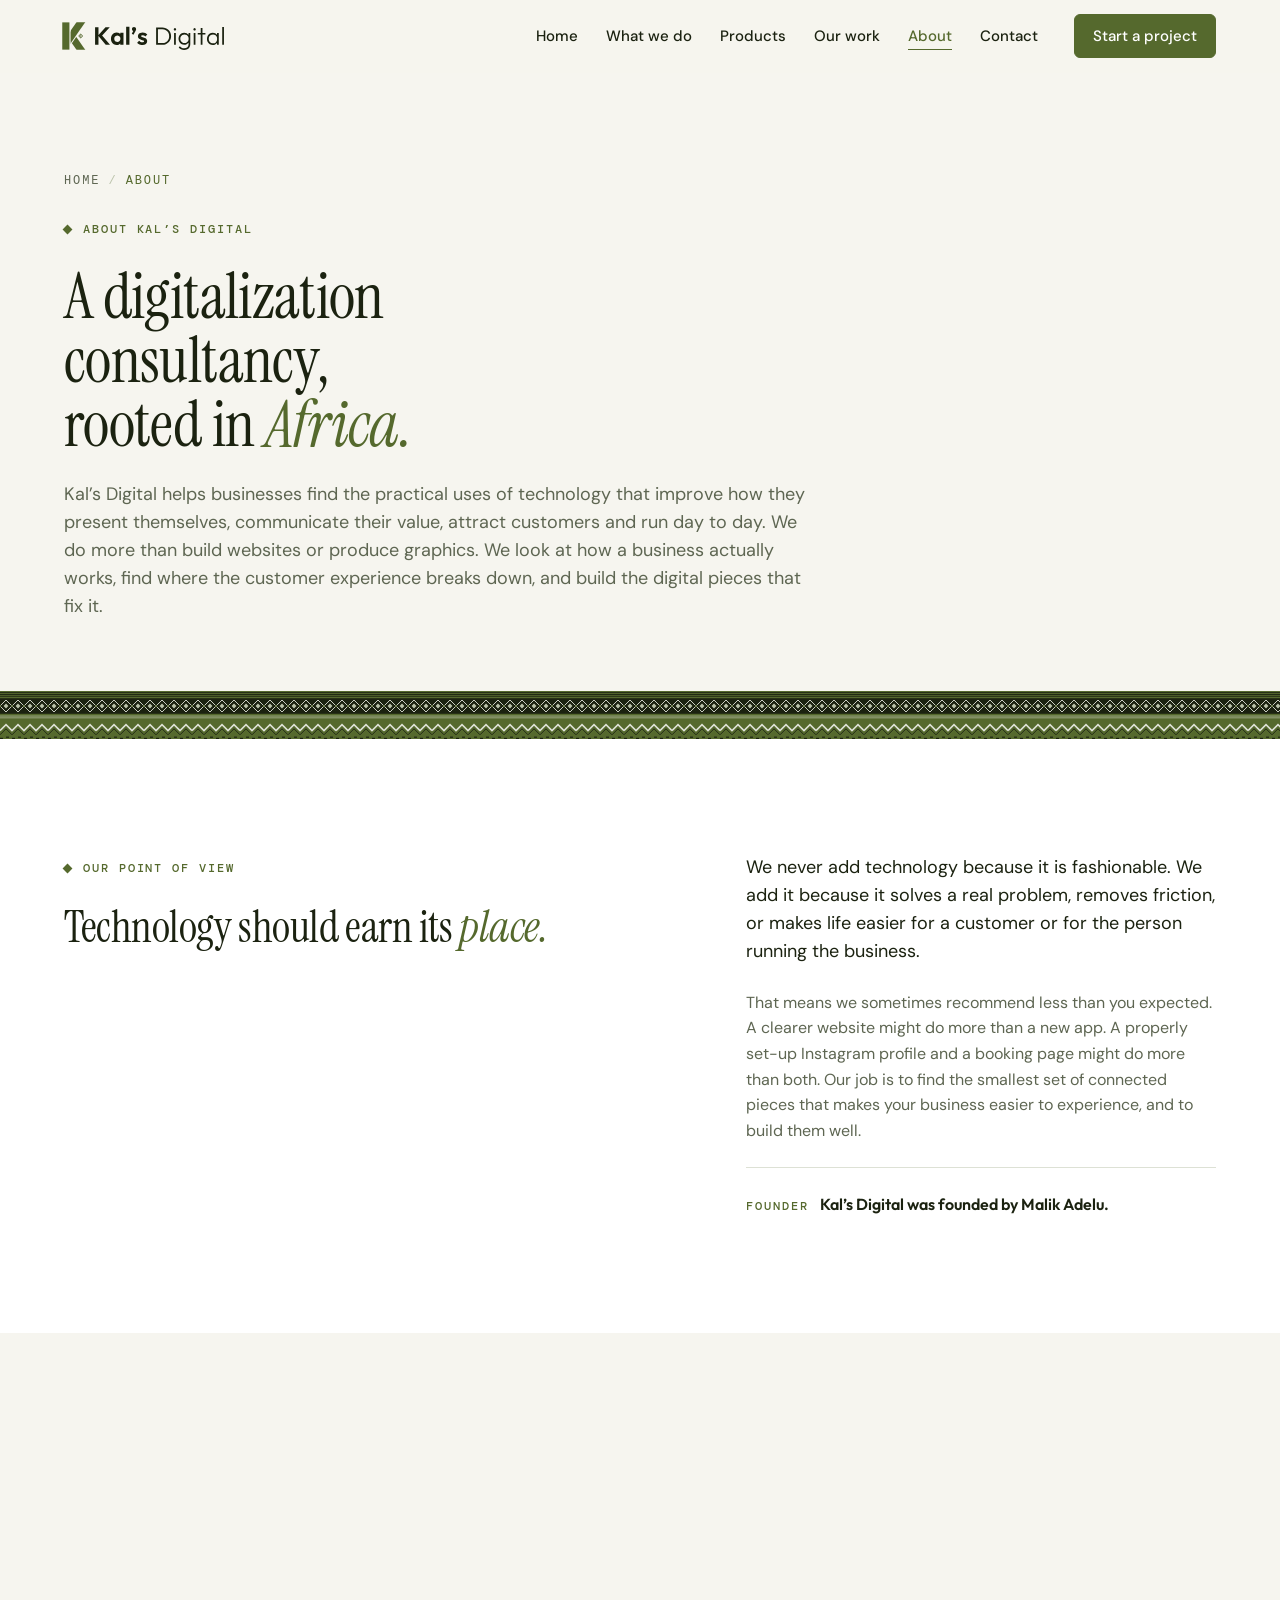
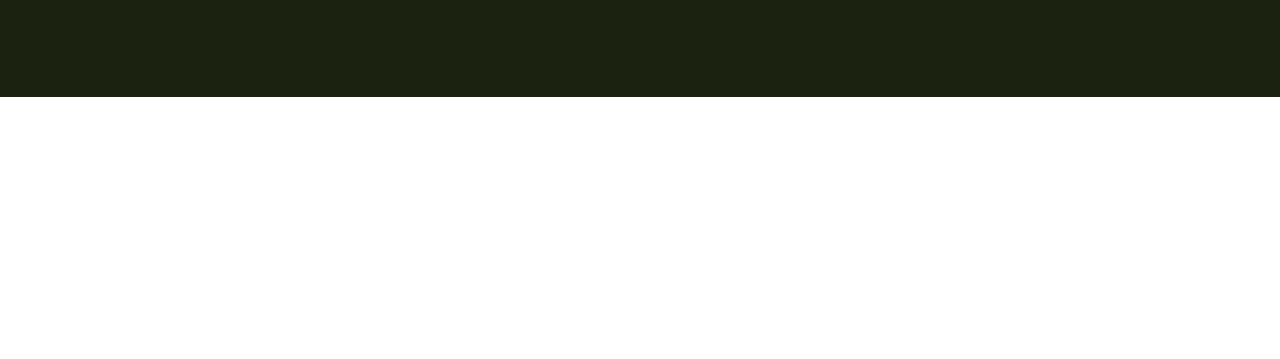
==== about/index.html @ c1317fa7 "Rebuild the corporate site on the official Kal's Digital brand Replace the one-page graphite/bronze " ====
<!doctype html>
<html lang="en">
<head><!-- build:head -->
<meta charset="utf-8">
<meta name="viewport" content="width=device-width, initial-scale=1, viewport-fit=cover">
<title>About · Kal’s Digital</title>
<meta name="description" content="Kal’s Digital is a digitalization consultancy rooted in Africa. We believe technology should earn its place, and we design and build around how a business actually works.">
<link rel="canonical" href="https://kal-s-digital.vercel.app/about/">
<meta name="theme-color" content="#F6F5EF">
<meta name="format-detection" content="telephone=no">
<meta property="og:type" content="website">
<meta property="og:site_name" content="Kal’s Digital">
<meta property="og:locale" content="en_NG">
<meta property="og:title" content="About · Kal’s Digital">
<meta property="og:description" content="Kal’s Digital is a digitalization consultancy rooted in Africa. We believe technology should earn its place, and we design and build around how a business actually works.">
<meta property="og:url" content="https://kal-s-digital.vercel.app/about/">
<meta property="og:image" content="https://kal-s-digital.vercel.app/assets/og/og-default.png">
<meta property="og:image:width" content="1200">
<meta property="og:image:height" content="630">
<meta property="og:image:alt" content="Kal’s Digital: we make businesses look better, feel smarter, and become easier to buy from.">
<meta name="twitter:card" content="summary_large_image">
<link rel="icon" href="/favicon.ico" sizes="32x32">
<link rel="icon" type="image/png" sizes="32x32" href="/assets/brand/KalsDigital_Favicon_olive_32.png">
<link rel="apple-touch-icon" href="/assets/brand/apple-touch-icon-180.png">
<link rel="manifest" href="/site.webmanifest">
<link rel="preload" href="/assets/fonts/instrument-serif-latin-400-normal.woff2" as="font" type="font/woff2" crossorigin>
<link rel="preload" href="/assets/fonts/dm-sans-latin-400-normal.woff2" as="font" type="font/woff2" crossorigin>
<link rel="stylesheet" href="/assets/css/site.css?v=5ed2596237">
<script src="/assets/js/site.js?v=5737d3ded0" defer></script>
<!-- /build:head --></head>
<body>
<!-- build:icons -->
<svg xmlns="http://www.w3.org/2000/svg" class="icon-sprite" width="0" height="0" aria-hidden="true" focusable="false">
  <symbol id="i-arrow" viewBox="0 0 24 24"><path d="M4 12h15M13 6l6 6-6 6"/></symbol>
  <symbol id="i-external" viewBox="0 0 24 24"><path d="M7 17L17 7M9 7h8v8"/></symbol>
  <symbol id="i-card" viewBox="0 0 24 24"><path d="M3 6h18v12H3zM6 14h6M6 10h3"/><path d="M15 9h3v3h-3z"/></symbol>
  <symbol id="i-qr" viewBox="0 0 24 24"><path d="M4 4h6v6H4zM14 4h6v6h-6zM4 14h6v6H4zM14 14h2v2h-2zM18 14h2M14 18h2v2M18 18h2v2h-2"/></symbol>
  <symbol id="i-page" viewBox="0 0 24 24"><path d="M7 3h10v18H7zM10 18h4M9.5 7h5M9.5 10h5M9.5 13h3"/></symbol>
  <symbol id="i-mail" viewBox="0 0 24 24"><path d="M3 6h18v12H3z"/><path d="M3 7l9 6.5L21 7"/></symbol>
  <symbol id="i-share" viewBox="0 0 24 24"><path d="M4 5h16v11H9l-5 4z"/></symbol>
  <symbol id="i-globe" viewBox="0 0 24 24"><path d="M3 12h18M12 3c2.8 3 2.8 15 0 18M12 3c-2.8 3-2.8 15 0 18"/><path d="M12 3a9 9 0 1 0 0 18 9 9 0 0 0 0-18z"/></symbol>
  <symbol id="i-phone" viewBox="0 0 24 24"><path d="M6 3h4l1.5 5-2.5 1.5a11 11 0 0 0 5.5 5.5L16 12.5l5 1.5v4c0 1.5-1.2 3-3 3C10 21 3 14 3 6c0-1.8 1.5-3 3-3z"/></symbol>
  <symbol id="i-calendar" viewBox="0 0 24 24"><path d="M3 5h18v16H3zM3 10h18M8 3v4M16 3v4M7 14h3v3H7z"/></symbol>
  <symbol id="i-menu" viewBox="0 0 24 24"><path d="M5 4h14v17H5zM8 8h8M8 12h8M8 16h5"/></symbol>
  <symbol id="i-table" viewBox="0 0 24 24"><path d="M3 9h18M5 9v11M19 9v11M9 9V6h6v3"/><path d="M10.5 4h3"/></symbol>
  <symbol id="i-scan" viewBox="0 0 24 24"><path d="M4 8V4h4M16 4h4v4M20 16v4h-4M8 20H4v-4M4 12h16"/></symbol>
  <symbol id="i-check" viewBox="0 0 24 24"><path d="M12 3l9 9-9 9-9-9z"/><path d="M12 8.5l3.5 3.5-3.5 3.5-3.5-3.5z"/></symbol>
  <symbol id="i-image" viewBox="0 0 24 24"><path d="M3 5h18v14H3z"/><path d="M3 16l5-5 4 4 3-3 6 6"/><path d="M15 8h2v2h-2z"/></symbol>
  <symbol id="i-bank" viewBox="0 0 24 24"><path d="M3 9l9-5 9 5M5 10v8M9.5 10v8M14.5 10v8M19 10v8M3 20h18"/></symbol>
  <symbol id="i-desk" viewBox="0 0 24 24"><path d="M3 4h18v12H3zM9 20h6M12 16v4"/><path d="M7 8h4M7 11h7"/></symbol>
  <symbol id="i-instagram" viewBox="0 0 24 24"><path d="M4 4h16v16H4z"/><path d="M12 8.5a3.5 3.5 0 1 0 0 7 3.5 3.5 0 0 0 0-7zM16.5 6.5h1"/></symbol>
</svg>
<!-- /build:icons -->
<!-- build:header -->
<a class="skip-link" href="#main">Skip to content</a>
<header class="site-header" data-header>
  <div class="container header-bar">
    <a class="brand" href="/"><img src="/assets/brand/KalsDigital_Logo_Horizontal_olive-on-light.svg" alt="Kal’s Digital home" width="188" height="52"></a>
    <nav class="primary-nav" aria-label="Main">
      <ul>
        <li><a href="/" data-nav="home">Home</a></li>
        <li><a href="/what-we-do/" data-nav="what-we-do">What we do</a></li>
        <li><a href="/products/" data-nav="products">Products</a></li>
        <li><a href="/work/" data-nav="work">Our work</a></li>
        <li><a href="/about/" data-nav="about" aria-current="page">About</a></li>
        <li><a href="/contact/" data-nav="contact">Contact</a></li>
      </ul>
    </nav>
    <a class="btn btn--sm header-cta" href="/contact/">Start a project</a>
    <button class="menu-toggle" type="button" aria-expanded="false" aria-controls="mobile-menu" data-menu-toggle>
      <span class="menu-toggle-bars" aria-hidden="true"><span></span></span>
      <span class="menu-toggle-text">Menu</span>
      <span class="visually-hidden" data-menu-label>Open the menu</span>
    </button>
  </div>
  <div class="mobile-menu" id="mobile-menu" hidden data-menu>
    <nav aria-label="Main (small screens)">
      <ul>
        <li><a class="mobile-link" href="/" data-nav="home">Home</a></li>
        <li><a class="mobile-link" href="/what-we-do/" data-nav="what-we-do">What we do</a></li>
        <li><a class="mobile-link" href="/products/" data-nav="products">Products</a></li>
        <li><a class="mobile-link" href="/work/" data-nav="work">Our work</a></li>
        <li><a class="mobile-link" href="/about/" data-nav="about" aria-current="page">About</a></li>
        <li><a class="mobile-link" href="/contact/" data-nav="contact">Contact</a></li>
      </ul>
    </nav>
    <a class="btn" href="/contact/">Start a project</a>
    <div class="mobile-menu-contact">
      <span class="label">Talk to us</span>
      <a href="https://wa.me/2348088812532" rel="noopener" target="_blank">WhatsApp 0808 881 2532</a>
      <a href="tel:+2349032923267">Call 0903 292 3267</a>
    </div>
    <div class="mobile-menu-weave" aria-hidden="true"><div class="weave-band weave-band--sm weave-band--static"></div></div>
  </div>
</header>
<!-- /build:header -->

<main id="main">

  <section class="page-hero" aria-labelledby="page-title">
    <div class="container">
      <nav class="breadcrumb" aria-label="Breadcrumb"><ol><li><a href="/">Home</a></li><li><span aria-current="page">About</span></li></ol></nav>
      <div class="grid">
        <div class="col-8">
          <p class="label">About Kal’s Digital</p>
          <h1 class="display-xl" id="page-title">A digitalization consultancy, rooted in <em>Africa.</em></h1>
          <p class="lead muted">Kal’s Digital helps businesses find the practical uses of technology that improve how they present themselves, communicate their value, attract customers and run day to day. We do more than build websites or produce graphics. We look at how a business actually works, find where the customer experience breaks down, and build the digital pieces that fix it.</p>
        </div>
      </div>
    </div>
    <div class="weave-band weave-band--sm" aria-hidden="true"></div>
  </section>

  <!-- Point of view -->
  <section class="section section--white" aria-labelledby="pov-title">
    <div class="container">
      <div class="split split--wide">
        <div class="stack">
          <p class="label">Our point of view</p>
          <h2 class="display-l" id="pov-title">Technology should earn its <em>place.</em></h2>
        </div>
        <div class="stack">
          <p class="lead">We never add technology because it is fashionable. We add it because it solves a real problem, removes friction, or makes life easier for a customer or for the person running the business.</p>
          <p class="muted">That means we sometimes recommend less than you expected. A clearer website might do more than a new app. A properly set-up Instagram profile and a booking page might do more than both. Our job is to find the smallest set of connected pieces that makes your business easier to experience, and to build them well.</p>
          <p class="founder-line"><span class="label label--plain">Founder</span> Kal’s Digital was founded by Malik Adelu.</p>
        </div>
      </div>
    </div>
  </section>

  <!-- Three disciplines -->
  <section class="section section--paper" aria-labelledby="disciplines-title">
    <div class="container">
      <div class="section-head section-head--split">
        <div class="stack">
          <p class="label">How we think</p>
          <h2 class="display-l" id="disciplines-title">Design, technology and the customer’s <em>path.</em></h2>
        </div>
        <p class="lead muted">Each one matters on its own. The results improve when all three are considered together, from the start.</p>
      </div>
      <ul class="feature-list feature-list--3" role="list">
        <li><h3>Design</h3><p>Makes a business look credible and coherent, from first glance to final click.</p></li>
        <li><h3>Technology</h3><p>Makes it work: websites, QR experiences, booking flows and practical automation.</p></li>
        <li><h3>Customer experience</h3><p>Makes it easy: a clear path from discovering a business to taking action.</p></li>
      </ul>
    </div>
  </section>

  <!-- Identity -->
  <section class="section section--ink on-dark" aria-labelledby="identity-title">
    <div class="container">
      <div class="split split--even identity">
        <div class="stack">
          <p class="label">Our identity</p>
          <h2 class="display-l" id="identity-title">Precise, modern construction from West African <em>geometry.</em></h2>
          <p class="lead muted">Our identity is called Afro-tech. It draws on Kente’s woven strips, Adinkra’s diamond and the zig-zag line, and it describes the way we work as much as the way we look.</p>
          <p class="muted">The Woven K is built from three bold bands. The upper arm passes over the lower arm, like two strips of Kente cloth woven together, with a clean gap between them. Beside them sits a nested Adinkra diamond: the meeting point where connections happen. That is our work in one shape. Separate touchpoints, joined into one system.</p>
        </div>
        <figure class="k-anatomy">
          <div class="k-anatomy-tile">
            <img src="/assets/brand/KalsDigital_AppIcon_olive_1024.svg" alt="The Woven K in white on olive, with its pale nested diamond" width="512" height="512" loading="lazy">
          </div>
          <figcaption>
            <dl class="k-parts">
              <div><dt>Stem</dt><dd>The solid foundation: the business as it already is.</dd></div>
              <div><dt>The weave</dt><dd>Two arms crossing over and under, separated by a clean gap.</dd></div>
              <div><dt>Adinkra node</dt><dd>A nested diamond where the connections meet.</dd></div>
            </dl>
          </figcaption>
        </figure>
      </div>
    </div>
  </section>

  <!-- Personality / principles -->
  <section class="section section--white" aria-labelledby="principles-title">
    <div class="container">
      <div class="section-head section-head--split">
        <div class="stack">
          <p class="label">How we behave</p>
          <h2 class="display-l" id="principles-title">A strategic partner, not a <em>vendor.</em></h2>
        </div>
        <p class="lead muted">We work for businesses in Nigeria and the customers they serve. That shapes what we build: phone-first, fast on real connections, and suited to how people here already buy.</p>
      </div>
      <ul class="feature-list feature-list--2 principles-grid" role="list">
        <li><h3>Precise</h3><p>Clean geometry and exact spacing. Nothing on a page is decorative without a job.</p></li>
        <li><h3>Grounded</h3><p>Rooted in African craft and the real needs of the businesses we serve, not in trends from elsewhere.</p></li>
        <li><h3>Connected</h3><p>We think in systems. Every touchpoint we build should lead naturally to the next.</p></li>
        <li><h3>Confident</h3><p>Bold and calm. We state facts and never hype, so you can trust what we tell you.</p></li>
      </ul>
    </div>
  </section>

  <!-- Promises -->
  <section class="section section--mist" aria-labelledby="promise-title">
    <div class="container">
      <div class="split">
        <div class="stack">
          <p class="label">What you can expect</p>
          <h2 class="display-l" id="promise-title">Plain promises we can <em>keep.</em></h2>
        </div>
        <ul class="breaks-list promise-list" role="list">
          <li><span class="num">01</span><span><strong>We say what is included, and what isn’t.</strong> Scope, inclusions and dependencies are agreed before work begins.</span></li>
          <li><span class="num">02</span><span><strong>We test before we hand over.</strong> Forms, emails and links are checked on the finished work, not assumed.</span></li>
          <li><span class="num">03</span><span><strong>We don’t invent results.</strong> No made-up statistics, testimonials or guarantees, on our site or on yours.</span></li>
          <li><span class="num">04</span><span><strong>We make each request specific.</strong> When we need something from you, we tell you exactly what and why.</span></li>
        </ul>
      </div>
    </div>
  </section>

  <section class="section cta-band on-dark" aria-labelledby="cta-title">
    <div class="container">
      <p class="label">Work with us</p>
      <h2 class="display-xl" id="cta-title">Let’s make your business easier to <em>buy from.</em></h2>
      <p class="lead">Tell us what you sell and where things get stuck. We will tell you what we would change.</p>
      <div class="btn-row">
        <a class="btn btn--light" href="/contact/">Start a project</a>
        <a class="btn btn--ghost-light" href="/work/">See our work</a>
      </div>
    </div>
  </section>

</main>

<!-- build:footer -->
<footer class="site-footer on-dark" id="site-footer">
  <div class="weave-band weave-band--sm" aria-hidden="true"></div>
  <div class="container">
    <div class="footer-main">
      <div class="footer-brand">
        <img src="/assets/brand/KalsDigital_Logo_Horizontal_white-on-ink.svg" alt="Kal’s Digital" width="217" height="60" loading="lazy">
        <p>A digitalization consultancy. We combine technology, design and systems thinking to improve how businesses present themselves, connect with customers and operate.</p>
      </div>
      <nav class="footer-cols" aria-label="Footer">
        <div>
          <h2>Company</h2>
          <ul>
            <li><a href="/">Home</a></li>
            <li><a href="/what-we-do/">What we do</a></li>
            <li><a href="/work/">Our work</a></li>
            <li><a href="/about/">About</a></li>
            <li><a href="/contact/">Start a project</a></li>
          </ul>
        </div>
        <div>
          <h2>Products</h2>
          <ul>
            <li><a href="/products/">All products</a></li>
            <li><a href="/products/kard/">KARD</a></li>
            <li><a href="/products/slotu/">Slotù</a></li>
            <li><a href="https://getslotu.vercel.app/" rel="noopener" target="_blank">Slotù website<span class="visually-hidden"> (opens in a new tab)</span> <svg class="icon icon--sm" aria-hidden="true"><use href="#i-external"/></svg></a></li>
          </ul>
        </div>
        <div>
          <h2>Talk to us</h2>
          <ul>
            <li><span class="contact-label">WhatsApp</span><a href="https://wa.me/2348088812532" rel="noopener" target="_blank">0808 881 2532<span class="visually-hidden"> on WhatsApp (opens in a new tab)</span></a></li>
            <li><span class="contact-label">Phone</span><a href="tel:+2349032923267">0903 292 3267</a></li>
            <li><span class="contact-label">Instagram</span><a href="https://www.instagram.com/kals_digital/" rel="noopener" target="_blank">@kals_digital<span class="visually-hidden"> on Instagram (opens in a new tab)</span></a></li>
          </ul>
        </div>
      </nav>
    </div>
    <div class="footer-signoff">
      <p>We make businesses look better, feel smarter, and become <em>easier to buy from.</em></p>
    </div>
    <div class="footer-base">
      <span>© 2026 Kal’s Digital</span>
      <span>KARD and Slotù are products of Kal’s Digital</span>
      <a href="/privacy/">Privacy</a>
    </div>
  </div>
</footer>
<!-- /build:footer -->
</body>
</html>
---- assets/css/site.css ----
/* ==========================================================================
   Kal’s Digital — site styles
   Source of truth: Kal’s Digital Brand Guidelines, Edition 1.0 (October 2026)
   and the "Kal’s Digital" design-system tokens. Colour, type, radius and
   spacing values below come from those documents; do not add other hues.
   ========================================================================== */

/* ---------- Fonts (self-hosted, SIL Open Font License; see assets/fonts/NOTICE.txt) ---------- */

@font-face { font-family: "Outfit"; font-style: normal; font-weight: 300; font-display: swap; src: url("/assets/fonts/outfit-latin-300-normal.woff2") format("woff2"); }
@font-face { font-family: "Outfit"; font-style: normal; font-weight: 600; font-display: swap; src: url("/assets/fonts/outfit-latin-600-normal.woff2") format("woff2"); }
@font-face { font-family: "Instrument Serif"; font-style: normal; font-weight: 400; font-display: swap; src: url("/assets/fonts/instrument-serif-latin-400-normal.woff2") format("woff2"); }
@font-face { font-family: "Instrument Serif"; font-style: italic; font-weight: 400; font-display: swap; src: url("/assets/fonts/instrument-serif-latin-400-italic.woff2") format("woff2"); }
@font-face { font-family: "DM Sans"; font-style: normal; font-weight: 400; font-display: swap; src: url("/assets/fonts/dm-sans-latin-400-normal.woff2") format("woff2"); }
@font-face { font-family: "DM Sans"; font-style: normal; font-weight: 500; font-display: swap; src: url("/assets/fonts/dm-sans-latin-500-normal.woff2") format("woff2"); }
@font-face { font-family: "DM Mono"; font-style: normal; font-weight: 400; font-display: swap; src: url("/assets/fonts/dm-mono-latin-400-normal.woff2") format("woff2"); }
@font-face { font-family: "DM Mono"; font-style: normal; font-weight: 500; font-display: swap; src: url("/assets/fonts/dm-mono-latin-500-normal.woff2") format("woff2"); }

/* ---------- Design tokens ---------- */

:root {
  /* Official palette (guidelines p.9) */
  --kd-olive: #55692D;
  --kd-white: #FFFFFF;
  --kd-ink: #1B2210;
  --kd-sage: #A9BB83;
  --kd-olive-light: #BBC3AB;
  --kd-olive-pale: #DDE1D5;
  --kd-olive-mist: #EEF0EA;
  --kd-paper: #F6F5EF;

  /* Design-system tokens built on the palette */
  --kd-ink-muted: #5E6652;      /* secondary text on Paper/White, 5.5:1 */
  --kd-ink-raised: #242C16;     /* raised surface on Ink */
  --kd-line: #DDE1D5;           /* hairlines on light grounds */
  --kd-line-dark: #36401F;      /* hairlines on Ink */

  /* Semantic roles */
  --surface: var(--kd-paper);
  --surface-raised: var(--kd-white);
  --text: var(--kd-ink);
  --text-muted: var(--kd-ink-muted);
  --accent: var(--kd-olive);
  --focus: var(--kd-olive);

  /* Type families (guidelines p.11) */
  --font-logo: "Outfit", "DM Sans", system-ui, sans-serif;
  --font-display: "Instrument Serif", Georgia, "Times New Roman", serif;
  --font-body: "DM Sans", system-ui, -apple-system, "Segoe UI", sans-serif;
  --font-mono: "DM Mono", ui-monospace, "Cascadia Mono", Consolas, monospace;

  /* Type scale (display sizes are the token sizes, scaled for small screens) */
  --fs-display-xxl: clamp(3rem, 1.6rem + 5.6vw, 5.25rem);
  --fs-display-xl: clamp(2.5rem, 1.6rem + 3.6vw, 4rem);      /* 64 */
  --fs-display-l: clamp(2.125rem, 1.6rem + 2.1vw, 2.75rem);  /* 44 */
  --fs-display-m: clamp(1.5rem, 1.3rem + 0.8vw, 1.75rem);    /* 28 */
  --fs-heading-l: clamp(1.25rem, 1.15rem + 0.4vw, 1.375rem); /* 22 */
  --fs-heading-m: 1.0625rem;                                  /* 17 */
  --fs-body-l: clamp(1.0625rem, 1rem + 0.25vw, 1.125rem);    /* 18 */
  --fs-body: 1rem;
  --fs-small: 0.875rem;
  --fs-label: 0.75rem;
  --tracking-label: 0.16em;

  /* Spacing (steps of 4, 8, 16, 24, 48, 64) */
  --space-1: 4px;
  --space-2: 8px;
  --space-3: 12px;
  --space-4: 16px;
  --space-6: 24px;
  --space-8: 32px;
  --space-12: 48px;
  --space-16: 64px;
  --space-24: 96px;
  --space-32: 128px;
  --section-y: clamp(64px, 4rem + 4vw, 128px);

  /* Layout */
  --container: 1280px;
  --gutter: clamp(16px, 5vw, 64px);
  --grid-gap: 24px;
  --header-h: 72px;

  /* Radius (guidelines p.13) */
  --radius-0: 0;
  --radius-sm: 2px;
  --radius-md: 6px;
  --radius-pill: 999px;

  /* Depth: tone first; shadows only under device mockups */
  --shadow-device: 0 24px 48px -24px rgba(27, 34, 16, 0.45), 0 8px 16px -8px rgba(27, 34, 16, 0.25);

  /* Motion */
  --ease-out: cubic-bezier(0.2, 0.7, 0.2, 1);
  --dur-fast: 160ms;
  --dur-base: 320ms;
  --dur-slow: 700ms;

  /* Pattern */
  --weave-tile: url("/assets/brand/KalsWeave_tile_olive.svg");

  /* Breakpoints (reference for media queries): 480, 768, 1024, 1280 */
}

/* ---------- Base ---------- */

*, *::before, *::after { box-sizing: border-box; }

html {
  -webkit-text-size-adjust: 100%;
  text-size-adjust: 100%;
  scroll-behavior: smooth;
  scroll-padding-top: calc(var(--header-h) + 16px);
  background: var(--surface);
}

body {
  margin: 0;
  background: var(--surface);
  color: var(--text);
  font-family: var(--font-body);
  font-size: var(--fs-body);
  line-height: 1.6;
  -webkit-font-smoothing: antialiased;
  text-rendering: optimizeLegibility;
  font-synthesis: none;
  overflow-x: clip;
}

img, svg, video { display: block; max-width: 100%; height: auto; }
h1, h2, h3, h4, p, ul, ol, figure, blockquote, dl, dd { margin: 0; }
ul[role="list"], ol[role="list"] { list-style: none; padding: 0; }
a { color: inherit; }
strong, b { font-weight: 500; }
button, input, select, textarea { font: inherit; color: inherit; }
::selection { background: var(--kd-olive); color: var(--kd-white); }

:focus-visible {
  outline: 3px solid var(--focus);
  outline-offset: 3px;
  border-radius: var(--radius-sm);
}
.on-dark :focus-visible, .on-olive :focus-visible { --focus: var(--kd-white); }

.skip-link {
  position: absolute;
  left: var(--space-4);
  top: -100px;
  z-index: 200;
  padding: var(--space-3) var(--space-4);
  background: var(--kd-ink);
  color: var(--kd-white);
  font-weight: 500;
  text-decoration: none;
  border-radius: var(--radius-md);
}
.skip-link:focus { top: var(--space-4); }

.icon-sprite { position: absolute; width: 0; height: 0; overflow: hidden; }

.visually-hidden {
  position: absolute !important;
  width: 1px; height: 1px;
  padding: 0; margin: -1px;
  overflow: hidden; clip: rect(0 0 0 0);
  white-space: nowrap; border: 0;
}

/* ---------- Layout ---------- */

.container {
  width: 100%;
  max-width: calc(var(--container) + 2 * var(--gutter));
  margin-inline: auto;
  padding-inline: var(--gutter);
}

.section { padding-block: var(--section-y); }
.section--tight { padding-block: calc(var(--section-y) * 0.66); }
.section--paper { background: var(--kd-paper); }
.section--white { background: var(--kd-white); }
.section--mist { background: var(--kd-olive-mist); }
.section--ink { background: var(--kd-ink); color: var(--kd-paper); }
.section--olive { background: var(--kd-olive); color: var(--kd-white); }

.grid {
  display: grid;
  grid-template-columns: repeat(12, minmax(0, 1fr));
  gap: var(--space-12) var(--grid-gap);
}
.grid > * { grid-column: 1 / -1; }

@media (min-width: 1024px) {
  .col-4 { grid-column: auto / span 4; }
  .col-5 { grid-column: auto / span 5; }
  .col-6 { grid-column: auto / span 6; }
  .col-7 { grid-column: auto / span 7; }
  .col-8 { grid-column: auto / span 8; }
  .start-7 { grid-column-start: 7; }
  .start-8 { grid-column-start: 8; }
  .start-9 { grid-column-start: 9; }
}

.stack > * + * { margin-top: var(--stack, var(--space-6)); }

/* ---------- Typography ---------- */

.label {
  display: inline-flex;
  align-items: center;
  gap: var(--space-3);
  font-family: var(--font-mono);
  font-weight: 500;
  font-size: var(--fs-label);
  line-height: 1.4;
  letter-spacing: var(--tracking-label);
  text-transform: uppercase;
  color: var(--kd-olive);
}
.label::before {
  content: "";
  width: 7px; height: 7px;
  flex: none;
  background: currentColor;
  transform: rotate(45deg);
}
.label--plain::before { display: none; }
.on-dark .label { color: var(--kd-sage); }
.on-olive .label { color: var(--kd-olive-pale); }

.display-xxl, .display-xl, .display-l, .display-m {
  font-family: var(--font-display);
  font-weight: 400;
  letter-spacing: -0.01em;
  text-wrap: balance;
}
.display-xxl { font-size: var(--fs-display-xxl); line-height: 0.98; }
.display-xl { font-size: var(--fs-display-xl); line-height: 1.0; }
.display-l { font-size: var(--fs-display-l); line-height: 1.06; }
.display-m { font-size: var(--fs-display-m); line-height: 1.15; }

/* Closing phrase: italic, in olive (sage on Ink, pale on Olive) */
.display-xxl em, .display-xl em, .display-l em, .display-m em, .accent-em {
  font-style: italic;
  color: var(--kd-olive);
}
.on-dark .display-xxl em, .on-dark .display-xl em, .on-dark .display-l em, .on-dark .display-m em { color: var(--kd-sage); }
.on-olive .display-xxl em, .on-olive .display-xl em, .on-olive .display-l em, .on-olive .display-m em { color: var(--kd-olive-pale); }

.heading-l, .heading-m, .product-name {
  font-family: var(--font-logo);
  font-weight: 600;
  letter-spacing: -0.005em;
}
.heading-l { font-size: var(--fs-heading-l); line-height: 1.2; }
.heading-m { font-size: var(--fs-heading-m); line-height: 1.3; }

.lead { font-size: var(--fs-body-l); line-height: 1.55; max-width: 62ch; }
.muted { color: var(--text-muted); }
.on-dark .muted { color: var(--kd-olive-light); }
.on-olive .muted { color: var(--kd-olive-pale); }
.small { font-size: var(--fs-small); line-height: 1.5; }
.measure { max-width: 62ch; }

.prose p + p { margin-top: var(--space-4); }
.prose h2 { margin-top: var(--space-12); margin-bottom: var(--space-4); }
.prose h3 { margin-top: var(--space-8); margin-bottom: var(--space-2); }
.prose ul { margin-top: var(--space-3); }
.prose a { color: var(--kd-olive); text-underline-offset: 3px; }

.text-link {
  display: inline-flex;
  align-items: center;
  gap: var(--space-2);
  min-height: 44px;
  font-weight: 500;
  color: var(--kd-olive);
  text-decoration: underline;
  text-decoration-thickness: 1px;
  text-underline-offset: 5px;
  transition: gap var(--dur-fast) var(--ease-out), text-decoration-color var(--dur-fast);
}
.text-link:hover { gap: var(--space-3); }
.on-dark .text-link { color: var(--kd-sage); }
.on-olive .text-link { color: var(--kd-white); }

.icon { width: 20px; height: 20px; flex: none; stroke: currentColor; stroke-width: 1.5; fill: none; stroke-linecap: square; stroke-linejoin: miter; }
.icon--sm { width: 16px; height: 16px; }
.icon--lg { width: 28px; height: 28px; stroke-width: 1.25; }

/* Diamond list (the brand bullet) */
.diamond-list { list-style: none; padding: 0; display: grid; gap: var(--space-3); }
.diamond-list li { position: relative; padding-left: 22px; }
.diamond-list li::before {
  content: "";
  position: absolute;
  left: 2px; top: 0.62em;
  width: 7px; height: 7px;
  background: var(--kd-olive);
  transform: rotate(45deg);
}
.on-dark .diamond-list li::before { background: var(--kd-sage); }
.on-olive .diamond-list li::before { background: var(--kd-olive-pale); }

/* ---------- Buttons ---------- */

.btn {
  --btn-bg: var(--kd-olive);
  --btn-fg: var(--kd-white);
  --btn-border: var(--kd-olive);
  display: inline-flex;
  align-items: center;
  justify-content: center;
  gap: var(--space-2);
  min-height: 48px;
  padding: 12px 22px;
  border: 1.5px solid var(--btn-border);
  border-radius: var(--radius-md);
  background: var(--btn-bg);
  color: var(--btn-fg);
  font-family: var(--font-body);
  font-weight: 500;
  font-size: 1rem;
  line-height: 1.2;
  text-decoration: none;
  cursor: pointer;
  transition: background-color var(--dur-fast) var(--ease-out), color var(--dur-fast) var(--ease-out), border-color var(--dur-fast) var(--ease-out);
}
.btn:hover { --btn-bg: var(--kd-ink); --btn-border: var(--kd-ink); }
.btn--secondary { --btn-bg: transparent; --btn-fg: var(--kd-olive); --btn-border: var(--kd-olive); }
.btn--secondary:hover { --btn-bg: var(--kd-olive); --btn-fg: var(--kd-white); --btn-border: var(--kd-olive); }
.btn--light { --btn-bg: var(--kd-white); --btn-fg: var(--kd-ink); --btn-border: var(--kd-white); }
.btn--light:hover { --btn-bg: var(--kd-olive-pale); --btn-border: var(--kd-olive-pale); --btn-fg: var(--kd-ink); }
.btn--ghost-light { --btn-bg: transparent; --btn-fg: var(--kd-white); --btn-border: rgba(255, 255, 255, 0.7); }
.btn--ghost-light:hover { --btn-bg: var(--kd-white); --btn-fg: var(--kd-ink); --btn-border: var(--kd-white); }
.btn--sm { min-height: 44px; padding: 10px 18px; font-size: 0.9375rem; }
.btn[disabled], .btn[aria-disabled="true"] { opacity: 0.6; cursor: progress; }

.btn-row { display: flex; flex-wrap: wrap; gap: var(--space-3); align-items: center; }
@media (max-width: 479px) {
  .btn-row > .btn { width: 100%; }
}

/* ---------- Kal’s Weave (pattern bands, never behind text or the logo) ---------- */

.weave-band {
  --weave-h: 64px;
  position: relative;
  height: var(--weave-h);
  overflow: hidden;
  background: var(--kd-olive);
}
.weave-band::before {
  content: "";
  position: absolute;
  inset: 0 calc(-1 * var(--weave-h)) 0 0;
  background: var(--weave-tile) repeat-x left center / auto 100%;
  animation: weave-drift 28s linear infinite;
  will-change: transform;
}
.weave-band--lg { --weave-h: 96px; }
.weave-band--sm { --weave-h: 48px; }
.weave-band--static::before { animation: none; }
@keyframes weave-drift { to { transform: translateX(calc(-1 * var(--weave-h))); } }

/* A vertical edge strip for panels */
.weave-edge { position: relative; }
.weave-edge::after {
  content: "";
  position: absolute;
  top: 0; bottom: 0; right: 0;
  width: 48px;
  background: var(--weave-tile) repeat-y center top / 100% auto;
}

/* ---------- Header ---------- */

.site-header {
  position: sticky;
  top: 0;
  z-index: 100;
  background: rgba(246, 245, 239, 0.94);
  border-bottom: 1px solid transparent;
  transition: border-color var(--dur-base) var(--ease-out), background-color var(--dur-base);
}
@supports (backdrop-filter: blur(8px)) {
  .site-header { backdrop-filter: saturate(1.2) blur(10px); }
}
.site-header.is-scrolled { border-bottom-color: var(--kd-line); }

.header-bar {
  display: flex;
  align-items: center;
  gap: var(--space-6);
  min-height: var(--header-h);
}

.brand { display: inline-flex; flex: none; margin-left: -14px; border-radius: var(--radius-md); }
/* The lockup file carries its own clear space (one stem width) on every side. */
.brand img { width: 188px; height: 52px; }

.primary-nav { margin-left: auto; }
.primary-nav ul { display: flex; align-items: center; gap: var(--space-1); list-style: none; margin: 0; padding: 0; }
.primary-nav a {
  position: relative;
  display: inline-flex;
  align-items: center;
  min-height: 44px;
  padding: 0 var(--space-3);
  font-size: 0.9375rem;
  font-weight: 500;
  text-decoration: none;
  color: var(--kd-ink);
  border-radius: var(--radius-md);
  transition: color var(--dur-fast);
}
.primary-nav a::after {
  content: "";
  position: absolute;
  left: var(--space-3); right: var(--space-3); bottom: 8px;
  height: 1.5px;
  background: var(--kd-olive);
  transform: scaleX(0);
  transform-origin: left;
  transition: transform var(--dur-base) var(--ease-out);
}
.primary-nav a:hover { color: var(--kd-olive); }
.primary-nav a:hover::after, .primary-nav a[aria-current="page"]::after { transform: scaleX(1); }
.primary-nav a[aria-current="page"] { color: var(--kd-olive); }

.header-cta { flex: none; }

.menu-toggle {
  display: none;
  align-items: center;
  gap: var(--space-2);
  min-height: 48px;
  min-width: 48px;
  margin-left: auto;
  padding: 0 14px;
  border: 1.5px solid var(--kd-ink);
  border-radius: var(--radius-md);
  background: transparent;
  font-weight: 500;
  cursor: pointer;
}
.menu-toggle-bars { position: relative; width: 18px; height: 12px; }
.menu-toggle-bars::before, .menu-toggle-bars::after, .menu-toggle-bars span {
  content: "";
  position: absolute; left: 0;
  width: 18px; height: 1.5px;
  background: currentColor;
  transition: transform var(--dur-base) var(--ease-out), opacity var(--dur-fast);
}
.menu-toggle-bars::before { top: 0; }
.menu-toggle-bars span { top: 5px; }
.menu-toggle-bars::after { top: 10px; }
.menu-toggle[aria-expanded="true"] .menu-toggle-bars::before { transform: translateY(5px) rotate(45deg); }
.menu-toggle[aria-expanded="true"] .menu-toggle-bars span { opacity: 0; }
.menu-toggle[aria-expanded="true"] .menu-toggle-bars::after { transform: translateY(-5px) rotate(-45deg); }

.mobile-menu {
  position: fixed;
  inset: var(--header-h) 0 0 0;
  z-index: 99;
  display: flex;
  flex-direction: column;
  overflow-y: auto;
  background: var(--kd-paper);
  border-top: 1px solid var(--kd-line);
  padding: var(--space-6) var(--gutter) calc(var(--space-12) + env(safe-area-inset-bottom));
}
.mobile-menu[hidden] { display: none; }
.mobile-menu ul { list-style: none; margin: 0; padding: 0; }
.mobile-menu li + li { border-top: 1px solid var(--kd-line); }
.mobile-menu a.mobile-link {
  display: flex;
  align-items: center;
  justify-content: space-between;
  min-height: 60px;
  font-family: var(--font-logo);
  font-weight: 600;
  font-size: 1.5rem;
  text-decoration: none;
}
.mobile-menu a.mobile-link[aria-current="page"] { color: var(--kd-olive); }
.mobile-menu .btn { width: 100%; margin-top: var(--space-8); }
.mobile-menu-contact { margin-top: var(--space-8); display: grid; gap: var(--space-2); }
.mobile-menu-contact a { display: inline-flex; min-height: 44px; align-items: center; color: var(--kd-olive); }
.mobile-menu-weave { margin-top: auto; padding-top: var(--space-12); }
html.menu-open { overflow: hidden; }

@media (max-width: 1099px) {
  .primary-nav, .header-cta { display: none; }
  .menu-toggle { display: inline-flex; }
}
@media (max-width: 479px) {
  :root { --header-h: 64px; }
  .brand img { width: 174px; height: 48px; }
  .menu-toggle-text { display: none; }
}

/* ---------- Page hero (inner pages) ---------- */

.page-hero { padding-block: clamp(48px, 3rem + 4vw, 112px) clamp(48px, 2rem + 3vw, 88px); }
.page-hero .display-xl, .page-hero .display-xxl { margin-top: var(--space-6); max-width: 18ch; }
.page-hero .lead { margin-top: var(--space-6); }
.page-hero .btn-row { margin-top: var(--space-8); }
/* A hero that ends in a pattern band: the band sits on the section edge */
.page-hero:has(> .weave-band) { padding-bottom: 0; }
.page-hero > .weave-band { margin-top: clamp(48px, 2rem + 3vw, 88px); }
.product-hero--kard > .weave-band { margin-top: 0; }
.breadcrumb { font-family: var(--font-mono); font-size: var(--fs-label); letter-spacing: var(--tracking-label); text-transform: uppercase; }
.breadcrumb ol { display: flex; flex-wrap: wrap; gap: var(--space-2); list-style: none; padding: 0; margin: 0 0 var(--space-6); }
.breadcrumb li + li::before { content: "/"; margin-right: var(--space-2); color: var(--kd-olive-light); }
.breadcrumb a { color: var(--kd-ink-muted); text-decoration: none; }
.breadcrumb a:hover { color: var(--kd-olive); }
.breadcrumb [aria-current] { color: var(--kd-olive); }

/* ---------- Home hero ---------- */

.hero { position: relative; padding-top: clamp(40px, 2rem + 4vw, 104px); }
.hero-grid { align-items: center; }
.hero h1 { margin-top: var(--space-6); max-width: 13ch; }
.hero .lead { margin-top: var(--space-8); }
.hero .btn-row { margin-top: var(--space-8); }
.hero-signoff { margin-top: var(--space-8); padding-top: var(--space-6); border-top: 1px solid var(--kd-line); max-width: 52ch; }

.mark-tile {
  position: relative;
  background: var(--kd-white);
  aspect-ratio: 1;
  display: grid;
  place-items: center;
  max-width: 520px;
  margin-inline: auto;
  width: 100%;
}
.mark-tile img { width: 86%; height: auto; }
.mark-caption {
  display: flex;
  flex-wrap: wrap;
  justify-content: space-between;
  gap: var(--space-4);
  max-width: 520px;
  margin: var(--space-4) auto 0;
  font-family: var(--font-mono);
  font-size: var(--fs-label);
  letter-spacing: var(--tracking-label);
  text-transform: uppercase;
  color: var(--kd-ink-muted);
}

.touchpoint-chain {
  margin-top: clamp(48px, 3rem + 3vw, 96px);
  border-top: 1px solid var(--kd-line);
  padding-block: var(--space-6);
}
.touchpoint-chain ol {
  display: flex;
  flex-wrap: wrap;
  align-items: center;
  gap: var(--space-3) var(--space-4);
  list-style: none;
  margin: 0; padding: 0;
  font-family: var(--font-mono);
  font-size: var(--fs-label);
  letter-spacing: var(--tracking-label);
  text-transform: uppercase;
  color: var(--kd-ink-muted);
}
.touchpoint-chain li { display: inline-flex; align-items: center; gap: var(--space-4); }
.touchpoint-chain li + li::before {
  content: "";
  width: 28px; height: 1px;
  background: var(--kd-olive-light);
}
.touchpoint-chain li:last-child { color: var(--kd-olive); }

@media (max-width: 1023px) {
  .hero-mark { max-width: 360px; width: 100%; margin-inline: auto; }
}

/* ---------- Section heads ---------- */

.section-head { display: grid; gap: var(--space-6); margin-bottom: clamp(40px, 2rem + 2vw, 72px); }
.section-head h2 { max-width: 20ch; }
.section-head--split { align-items: end; }
@media (min-width: 1024px) {
  .section-head--split { grid-template-columns: 7fr 5fr; gap: var(--grid-gap); }
}

/* ---------- Problem: disconnected vs connected ---------- */

.journey { display: grid; gap: var(--grid-gap); }
@media (min-width: 900px) { .journey { grid-template-columns: 1fr 1fr; } }
.journey-panel { padding: clamp(24px, 1rem + 2vw, 48px); display: flex; flex-direction: column; gap: var(--space-8); min-height: 100%; }
.journey-panel--before { background: var(--kd-white); }
.journey-panel--after { background: var(--kd-olive); color: var(--kd-white); }
.journey-panel figcaption { font-size: var(--fs-small); }

.touch-scatter {
  display: grid;
  grid-template-columns: repeat(6, 1fr);
  grid-auto-rows: 52px;
  gap: var(--space-4);
}
.touch {
  display: flex;
  align-items: center;
  gap: var(--space-3);
  padding: 0 var(--space-4);
  border-radius: var(--radius-md);
  font-family: var(--font-logo);
  font-weight: 600;
  font-size: 0.9375rem;
}
.touch .icon { width: 18px; height: 18px; }
.touch-scatter .touch { border: 1.5px dashed var(--kd-olive-light); color: var(--kd-ink); background: var(--kd-paper); }
.touch-scatter .touch:nth-child(1) { grid-column: 1 / span 3; }
.touch-scatter .touch:nth-child(2) { grid-column: 4 / span 3; grid-row: 2; }
.touch-scatter .touch:nth-child(3) { grid-column: 2 / span 3; grid-row: 3; }
.touch-scatter .touch:nth-child(4) { grid-column: 1 / span 3; grid-row: 4; }
.touch-scatter .touch:nth-child(5) { grid-column: 4 / span 3; grid-row: 5; }
@media (max-width: 599px) {
  .touch-scatter { gap: var(--space-3); }
  .touch-scatter .touch { padding: 0 var(--space-3); font-size: 0.875rem; }
  .touch-scatter .touch:nth-child(1) { grid-column: 1 / span 4; }
  .touch-scatter .touch:nth-child(2) { grid-column: 3 / span 4; }
  .touch-scatter .touch:nth-child(3) { grid-column: 2 / span 4; }
  .touch-scatter .touch:nth-child(4) { grid-column: 1 / span 4; }
  .touch-scatter .touch:nth-child(5) { grid-column: 3 / span 4; }
}

.touch-chain { list-style: none; margin: 0; padding: 0; display: grid; gap: 0; }
.touch-chain li { position: relative; padding-left: 36px; }
.touch-chain li + li { margin-top: var(--space-4); }
.touch-chain li::before {
  content: "";
  position: absolute;
  left: 9px; top: 50%;
  width: 10px; height: 10px;
  margin-top: -5px;
  background: var(--kd-olive-pale);
  transform: rotate(45deg);
}
.touch-chain li + li::after {
  content: "";
  position: absolute;
  left: 13.25px;
  bottom: 50%;
  height: calc(100% + var(--space-4));
  width: 1.5px;
  background: var(--kd-olive-pale);
  transform-origin: bottom;
  margin-bottom: 5px;
}
.touch-chain .touch { background: rgba(255, 255, 255, 0.12); border: 1.5px solid rgba(255, 255, 255, 0.35); color: var(--kd-white); min-height: 52px; }

/* Line-draw on reveal (site.js only arms this for elements below the fold) */
.reveal-pending .touch-chain li + li::after { transform: scaleY(0); }
.reveal-armed .touch-chain li + li::after { transition: transform var(--dur-slow) var(--ease-out); }
.reveal-armed .touch-chain li:nth-child(2)::after { transition-delay: 0.25s; }
.reveal-armed .touch-chain li:nth-child(3)::after { transition-delay: 0.4s; }
.reveal-armed .touch-chain li:nth-child(4)::after { transition-delay: 0.55s; }
.reveal-armed .touch-chain li:nth-child(5)::after { transition-delay: 0.7s; }

.breaks { margin-top: clamp(40px, 2rem + 2vw, 72px); }
.breaks-list { list-style: none; margin: 0; padding: 0; display: grid; gap: 0; border-top: 1px solid var(--kd-line); }
.breaks-list li { display: grid; grid-template-columns: 48px 1fr; gap: var(--space-4); padding-block: var(--space-4); border-bottom: 1px solid var(--kd-line); }
.breaks-list .num { font-family: var(--font-mono); font-size: var(--fs-label); letter-spacing: var(--tracking-label); color: var(--kd-olive); padding-top: 4px; }

/* ---------- Capability rows ---------- */

.capability-rows { border-top: 1px solid var(--kd-ink); }
.capability {
  display: grid;
  gap: var(--space-4) var(--grid-gap);
  padding-block: clamp(28px, 1rem + 2vw, 48px);
  border-bottom: 1px solid var(--kd-line);
}
.capability-num { font-family: var(--font-mono); font-size: var(--fs-label); letter-spacing: var(--tracking-label); color: var(--kd-olive); }
.capability h3 { font-size: var(--fs-display-m); }
.capability dl { display: grid; gap: var(--space-4); }
.capability dt { font-family: var(--font-mono); font-size: var(--fs-label); letter-spacing: var(--tracking-label); text-transform: uppercase; color: var(--kd-ink-muted); margin-bottom: var(--space-1); }
@media (min-width: 1024px) {
  .capability { grid-template-columns: 64px 4fr 7fr; }
  .capability dl { grid-template-columns: 1fr 1fr 1fr; }
}

/* ---------- Products (home and overview) ---------- */

.product-pair { display: grid; gap: var(--grid-gap); }
@media (min-width: 1024px) { .product-pair { grid-template-columns: 1fr 1fr; } }

.product-panel {
  position: relative;
  display: flex;
  flex-direction: column;
  gap: var(--space-6);
  padding: clamp(28px, 1rem + 3vw, 56px);
  overflow: hidden;
}
.product-panel--kard { background: var(--kd-ink); color: var(--kd-paper); }
.product-panel--slotu { background: var(--kd-olive); color: var(--kd-white); }
.product-panel .product-name { font-size: clamp(2rem, 1.6rem + 1.6vw, 2.75rem); line-height: 1; letter-spacing: 0.01em; }
.product-panel .slotu-wordmark { font-family: var(--font-logo); font-weight: 600; font-size: clamp(2.25rem, 1.8rem + 1.6vw, 3rem); line-height: 1; letter-spacing: -0.02em; text-transform: lowercase; }
.product-panel .btn-row { margin-top: auto; padding-top: var(--space-4); }
.product-visual { margin-top: var(--space-4); display: flex; justify-content: center; }

/* ---------- Device frames (shadows allowed only here) ---------- */

.browser {
  border-radius: var(--radius-md);
  overflow: hidden;
  background: var(--kd-white);
  box-shadow: var(--shadow-device);
  border: 1px solid rgba(27, 34, 16, 0.12);
}
.browser-bar {
  display: flex;
  align-items: center;
  gap: var(--space-3);
  height: 34px;
  padding: 0 var(--space-3);
  background: var(--kd-olive-mist);
  border-bottom: 1px solid var(--kd-line);
}
.browser-bar .dots { display: flex; gap: 6px; }
.browser-bar .dots i { width: 7px; height: 7px; background: var(--kd-olive-light); transform: rotate(45deg); }
.browser-url {
  flex: 1;
  min-width: 0;
  overflow: hidden;
  text-overflow: ellipsis;
  white-space: nowrap;
  font-family: var(--font-mono);
  font-size: 0.6875rem;
  letter-spacing: 0.04em;
  color: var(--kd-ink-muted);
  background: var(--kd-white);
  border-radius: var(--radius-sm);
  padding: 3px 10px;
}
.browser img { width: 100%; height: auto; aspect-ratio: 16 / 10; object-fit: cover; object-position: top; }

.phone {
  width: min(100%, 260px);
  padding: 8px;
  background: var(--kd-ink);
  border-radius: 18px;
  box-shadow: var(--shadow-device);
}
.phone img { width: 100%; height: auto; aspect-ratio: 390 / 844; object-fit: cover; object-position: top; border-radius: 11px; }
.phone--sm { width: min(100%, 200px); }

.device-pair { position: relative; padding-right: clamp(40px, 8vw, 120px); padding-bottom: clamp(24px, 4vw, 48px); }
.device-pair .phone { position: absolute; right: 0; bottom: 0; width: clamp(110px, 22%, 210px); padding: 6px; border-radius: 14px; }
.device-pair .phone img { border-radius: 9px; }

/* Scrollable full-page preview inside a browser frame */
.page-scroll {
  height: clamp(280px, 40vw, 520px);
  overflow-y: auto;
  overscroll-behavior: contain;
  scrollbar-width: thin;
  scrollbar-color: var(--kd-olive-light) transparent;
}
.page-scroll img { aspect-ratio: auto; object-fit: initial; }
.scroll-hint { display: inline-flex; align-items: center; gap: var(--space-2); margin-top: var(--space-3); font-family: var(--font-mono); font-size: var(--fs-label); letter-spacing: var(--tracking-label); text-transform: uppercase; color: var(--kd-ink-muted); }

/* ---------- Work cards ---------- */

.work-feature { display: grid; gap: var(--space-8) var(--grid-gap); align-items: center; }
@media (min-width: 1024px) { .work-feature { grid-template-columns: 7fr 5fr; } }

.work-grid { display: grid; gap: var(--space-16) var(--grid-gap); margin-top: clamp(56px, 3rem + 3vw, 112px); }
@media (min-width: 768px) {
  .work-grid { grid-template-columns: 1fr 1fr; }
  .work-grid .work-card:nth-child(even) { margin-top: var(--space-16); }
}

.work-card { display: flex; flex-direction: column; gap: var(--space-6); }
.work-card-media { position: relative; }
.work-meta { display: flex; flex-wrap: wrap; gap: var(--space-2) var(--space-4); align-items: baseline; justify-content: space-between; }
.work-card h3 { font-family: var(--font-logo); font-weight: 600; font-size: var(--fs-heading-l); }
.work-type { font-family: var(--font-mono); font-size: var(--fs-label); letter-spacing: var(--tracking-label); text-transform: uppercase; color: var(--kd-ink-muted); }
.work-card p { color: var(--kd-ink-muted); max-width: 52ch; }
.work-link { align-self: flex-start; }

.chips { display: flex; flex-wrap: wrap; gap: var(--space-2); list-style: none; margin: 0; padding: 0; }
.chip {
  display: inline-flex;
  align-items: center;
  min-height: 32px;
  padding: 4px 12px;
  border-radius: var(--radius-pill);
  border: 1px solid var(--kd-olive-light);
  font-family: var(--font-mono);
  font-size: 0.6875rem;
  letter-spacing: 0.1em;
  text-transform: uppercase;
  color: var(--kd-ink);
  background: var(--kd-white);
}
.on-dark .chip { background: transparent; color: var(--kd-paper); border-color: var(--kd-line-dark); }
.on-olive .chip { background: transparent; color: var(--kd-white); border-color: rgba(255, 255, 255, 0.45); }

/* ---------- Process ---------- */

.process { list-style: none; margin: 0; padding: 0; display: grid; gap: var(--grid-gap); counter-reset: step; }
@media (min-width: 768px) { .process { grid-template-columns: 1fr 1fr; } }
@media (min-width: 1100px) { .process { grid-template-columns: repeat(4, 1fr); } }
.process li { position: relative; padding-top: var(--space-8); border-top: 1.5px solid var(--kd-ink); }
.process li::before {
  content: "";
  position: absolute;
  top: -6px; left: 0;
  width: 10px; height: 10px;
  background: var(--kd-olive);
  transform: rotate(45deg);
}
.process .step-num { font-family: var(--font-mono); font-size: var(--fs-label); letter-spacing: var(--tracking-label); color: var(--kd-olive); }
.process h3 { margin-top: var(--space-3); font-family: var(--font-display); font-weight: 400; font-size: var(--fs-display-m); }
.process p { margin-top: var(--space-3); color: var(--kd-ink-muted); }
.on-dark .process li { border-top-color: var(--kd-olive-light); }
.on-dark .process li::before { background: var(--kd-sage); }
.on-dark .process .step-num { color: var(--kd-sage); }
.on-dark .process p { color: var(--kd-olive-light); }

/* ---------- Panels, notes and misc ---------- */

.panel { padding: clamp(24px, 1rem + 2vw, 48px); }
.panel--white { background: var(--kd-white); }
.panel--mist { background: var(--kd-olive-mist); }
.panel--ink { background: var(--kd-ink); color: var(--kd-paper); }
.panel--olive { background: var(--kd-olive); color: var(--kd-white); }
.card { background: var(--kd-white); border: 1px solid var(--kd-line); border-radius: var(--radius-md); padding: var(--space-6); }

.note {
  display: grid;
  grid-template-columns: auto 1fr;
  gap: var(--space-3);
  padding: var(--space-4) var(--space-6);
  border-left: 3px solid var(--kd-olive);
  background: var(--kd-olive-mist);
  font-size: var(--fs-small);
}
.note strong { font-weight: 500; }

.split { display: grid; gap: var(--space-12) var(--grid-gap); }
@media (min-width: 1024px) {
  .split { grid-template-columns: 5fr 7fr; }
  .split--even { grid-template-columns: 1fr 1fr; }
  .split--wide { grid-template-columns: 7fr 5fr; }
}

.feature-list { display: grid; gap: var(--grid-gap); list-style: none; margin: 0; padding: 0; }
@media (min-width: 768px) { .feature-list--2 { grid-template-columns: 1fr 1fr; } .feature-list--3 { grid-template-columns: repeat(3, 1fr); } }
.feature-list > li { padding-top: var(--space-6); border-top: 1px solid var(--kd-line); }
.feature-list h3 { font-family: var(--font-logo); font-weight: 600; font-size: var(--fs-heading-m); margin-bottom: var(--space-2); }
.feature-list p { color: var(--kd-ink-muted); }
.on-dark .feature-list > li { border-top-color: var(--kd-line-dark); }
.on-dark .feature-list p { color: var(--kd-olive-light); }
.on-olive .feature-list > li { border-top-color: rgba(255, 255, 255, 0.3); }
.on-olive .feature-list p { color: var(--kd-olive-pale); }

.service-list { list-style: none; margin: 0; padding: 0; border-top: 1px solid var(--kd-line); }
.service-list li { display: grid; gap: var(--space-2) var(--grid-gap); padding-block: var(--space-6); border-bottom: 1px solid var(--kd-line); }
@media (min-width: 768px) { .service-list li { grid-template-columns: 5fr 7fr; } }
.service-list h4 { font-family: var(--font-logo); font-weight: 600; font-size: var(--fs-heading-m); }
.service-list p { color: var(--kd-ink-muted); }

.flow-steps { list-style: none; margin: 0; padding: 0; display: grid; gap: var(--space-4); }
@media (min-width: 768px) { .flow-steps { grid-template-columns: repeat(4, 1fr); gap: 0; } }
.flow-step { position: relative; display: flex; flex-direction: column; gap: var(--space-3); padding: var(--space-6); background: var(--kd-white); border: 1px solid var(--kd-line); }
@media (min-width: 768px) {
  .flow-step + .flow-step { border-left: 0; }
  .flow-step:not(:last-child)::after {
    content: "";
    position: absolute;
    right: -6px; top: 50%;
    width: 11px; height: 11px;
    margin-top: -5.5px;
    background: var(--kd-olive);
    transform: rotate(45deg);
    z-index: 1;
  }
}
.flow-step .icon { color: var(--kd-olive); }
.flow-step .step-num { font-family: var(--font-mono); font-size: var(--fs-label); letter-spacing: var(--tracking-label); color: var(--kd-olive); }
.flow-step h3 { font-family: var(--font-logo); font-weight: 600; font-size: var(--fs-heading-m); }
.flow-step p { color: var(--kd-ink-muted); font-size: var(--fs-small); }
.on-dark .flow-step { background: var(--kd-ink-raised); border-color: var(--kd-line-dark); }
.on-dark .flow-step .icon, .on-dark .flow-step .step-num { color: var(--kd-sage); }
.on-dark .flow-step::after { background: var(--kd-sage); }
.on-dark .flow-step p { color: var(--kd-olive-light); }

.faq { border-top: 1px solid var(--kd-line); }
.faq details { border-bottom: 1px solid var(--kd-line); }
.faq summary {
  display: flex;
  align-items: center;
  justify-content: space-between;
  gap: var(--space-4);
  min-height: 64px;
  padding-block: var(--space-4);
  font-family: var(--font-logo);
  font-weight: 600;
  font-size: var(--fs-heading-m);
  cursor: pointer;
  list-style: none;
}
.faq summary::-webkit-details-marker { display: none; }
.faq summary::after {
  content: "";
  flex: none;
  width: 10px; height: 10px;
  border-right: 1.5px solid var(--kd-olive);
  border-bottom: 1.5px solid var(--kd-olive);
  transform: rotate(45deg);
  transition: transform var(--dur-base) var(--ease-out);
}
.faq details[open] summary::after { transform: rotate(-135deg); }
.faq .faq-body { padding-bottom: var(--space-6); max-width: 64ch; color: var(--kd-ink-muted); }

.swatches { display: flex; flex-wrap: wrap; gap: var(--space-2); list-style: none; margin: 0; padding: 0; }
.swatches li { display: inline-flex; align-items: center; gap: var(--space-2); font-family: var(--font-mono); font-size: 0.6875rem; letter-spacing: 0.06em; color: var(--kd-ink-muted); }
.swatches i { width: 18px; height: 18px; border: 1px solid rgba(27, 34, 16, 0.15); }

/* ---------- CTA band ---------- */

.cta-band { position: relative; background: var(--kd-ink); color: var(--kd-paper); }
.cta-band .display-xl { max-width: 16ch; }
.cta-band .lead { margin-top: var(--space-6); color: var(--kd-olive-light); }
.cta-band .btn-row { margin-top: var(--space-8); }

/* ---------- Project (Our Work page) ---------- */

.project { padding-block: clamp(64px, 3rem + 4vw, 120px); border-top: 1px solid var(--kd-line); }
.project:first-of-type { border-top: 0; }
.project-head { display: grid; gap: var(--space-4) var(--grid-gap); margin-bottom: var(--space-12); }
@media (min-width: 1024px) { .project-head { grid-template-columns: 7fr 5fr; align-items: end; } }
.project-index { font-family: var(--font-mono); font-size: var(--fs-label); letter-spacing: var(--tracking-label); text-transform: uppercase; color: var(--kd-olive); }
.project-title { font-family: var(--font-display); font-size: var(--fs-display-l); line-height: 1.04; margin-top: var(--space-3); }
.project-body { display: grid; gap: var(--space-12) var(--grid-gap); align-items: start; }
@media (min-width: 1024px) {
  .project-body { grid-template-columns: 7fr 5fr; }
  .project--flip .project-body { grid-template-columns: 5fr 7fr; }
  .project--flip .project-media { order: 2; }
}
.project-media { display: grid; gap: var(--space-6); }
.project-media-row { display: flex; gap: var(--space-6); align-items: flex-end; flex-wrap: wrap; }
.project-facts { display: grid; gap: var(--space-8); }
.project-facts h3 { font-family: var(--font-mono); font-weight: 500; font-size: var(--fs-label); letter-spacing: var(--tracking-label); text-transform: uppercase; color: var(--kd-ink-muted); margin-bottom: var(--space-3); }
.project-links { display: flex; flex-wrap: wrap; gap: var(--space-2) var(--space-6); }

/* ---------- Forms ---------- */

.form { display: grid; gap: var(--space-6); }
.form-row { display: grid; gap: var(--space-6); }
@media (min-width: 640px) { .form-row--2 { grid-template-columns: 1fr 1fr; } }
.field { display: grid; gap: var(--space-2); }
.field label, .field legend { font-weight: 500; font-size: 0.9375rem; }
.field .hint { font-size: var(--fs-small); color: var(--kd-ink-muted); }
.optional { font-weight: 400; color: var(--kd-ink-muted); }
.input, .textarea {
  width: 100%;
  min-height: 52px;
  padding: 12px 14px;
  font-size: 1rem; /* 16px keeps iOS from zooming */
  background: var(--kd-white);
  border: 1.5px solid var(--kd-olive-light);
  border-radius: var(--radius-sm);
  color: var(--kd-ink);
  transition: border-color var(--dur-fast);
}
.textarea { min-height: 168px; resize: vertical; line-height: 1.5; }
.input:hover, .textarea:hover { border-color: var(--kd-ink-muted); }
.input:focus-visible, .textarea:focus-visible { outline: 3px solid var(--kd-olive); outline-offset: 1px; border-color: var(--kd-olive); }
.input[aria-invalid="true"], .textarea[aria-invalid="true"] { border-color: var(--kd-ink); border-width: 2px; }
.field-error { display: flex; gap: var(--space-2); align-items: flex-start; font-size: var(--fs-small); font-weight: 500; color: var(--kd-ink); }
.field-error::before { content: ""; flex: none; width: 8px; height: 8px; margin-top: 6px; background: var(--kd-ink); transform: rotate(45deg); }
.field-error[hidden] { display: none; }

fieldset.field { border: 0; padding: 0; margin: 0; min-width: 0; }
.choice-grid { display: grid; gap: var(--space-2); margin-top: var(--space-2); }
@media (min-width: 640px) { .choice-grid { grid-template-columns: 1fr 1fr; } }
.choice {
  position: relative;
  display: flex;
  align-items: center;
  gap: var(--space-3);
  min-height: 52px;
  padding: 10px 14px;
  border: 1.5px solid var(--kd-olive-light);
  border-radius: var(--radius-md);
  background: var(--kd-white);
  cursor: pointer;
  font-weight: 400;
  transition: border-color var(--dur-fast), background-color var(--dur-fast);
}
.choice:hover { border-color: var(--kd-ink-muted); }
.choice input { appearance: none; -webkit-appearance: none; width: 16px; height: 16px; flex: none; margin: 0; border: 1.5px solid var(--kd-ink-muted); transform: rotate(45deg); background: var(--kd-white); }
.choice input:checked { background: var(--kd-olive); border-color: var(--kd-olive); box-shadow: inset 0 0 0 3px var(--kd-white); }
.choice input:focus-visible { outline: 3px solid var(--kd-olive); outline-offset: 3px; }
.choice:has(input:checked) { border-color: var(--kd-olive); background: var(--kd-olive-mist); }

.form-actions { display: grid; gap: var(--space-3); justify-items: start; }
.form-actions .btn { min-width: 220px; }
@media (max-width: 479px) { .form-actions .btn { width: 100%; } }
.form-note { font-size: var(--fs-small); color: var(--kd-ink-muted); max-width: 52ch; }
.form-status { padding: var(--space-4) var(--space-6); border-left: 3px solid var(--kd-olive); background: var(--kd-olive-mist); }
.form-status[hidden] { display: none; }
.form-status--error { border-left-color: var(--kd-ink); background: var(--kd-olive-pale); }
.form-status p + p { margin-top: var(--space-2); }
.hp { position: absolute; left: -10000px; width: 1px; height: 1px; overflow: hidden; }

.contact-list { list-style: none; margin: 0; padding: 0; display: grid; gap: 0; border-top: 1px solid var(--kd-line-dark); }
.contact-list li { padding-block: var(--space-4); border-bottom: 1px solid var(--kd-line-dark); }
.contact-list .label { color: var(--kd-sage); }
.contact-list a { display: inline-flex; align-items: center; min-height: 44px; font-family: var(--font-logo); font-weight: 600; font-size: 1.25rem; text-decoration: none; color: var(--kd-white); }
.contact-list a:hover { color: var(--kd-sage); }

/* ---------- Footer ---------- */

.site-footer { background: var(--kd-ink); color: var(--kd-paper); }
.footer-main { display: grid; gap: var(--space-12) var(--grid-gap); padding-block: var(--space-16) var(--space-12); }
@media (min-width: 1024px) { .footer-main { grid-template-columns: 4fr 8fr; } }
.footer-brand img { width: 217px; height: 60px; margin-left: -16px; }
.footer-brand p { margin-top: var(--space-4); max-width: 34ch; color: var(--kd-olive-light); }
.footer-cols { display: grid; gap: var(--space-8) var(--grid-gap); grid-template-columns: 1fr 1fr; }
@media (min-width: 768px) { .footer-cols { grid-template-columns: repeat(3, 1fr); } }
.footer-cols h2 { font-family: var(--font-mono); font-weight: 500; font-size: var(--fs-label); letter-spacing: var(--tracking-label); text-transform: uppercase; color: var(--kd-sage); margin-bottom: var(--space-3); }
.footer-cols ul { list-style: none; margin: 0; padding: 0; }
.footer-cols a { display: inline-flex; align-items: center; gap: var(--space-2); min-height: 40px; color: var(--kd-paper); text-decoration: none; }
.footer-cols a:hover { color: var(--kd-sage); text-decoration: underline; text-underline-offset: 4px; }
.footer-cols .contact-label { display: block; font-family: var(--font-mono); font-size: 0.6875rem; letter-spacing: 0.12em; text-transform: uppercase; color: var(--kd-olive-light); margin-top: var(--space-3); }
.footer-signoff { border-top: 1px solid var(--kd-line-dark); padding-block: var(--space-8); }
.footer-signoff p { font-family: var(--font-display); font-size: var(--fs-display-m); line-height: 1.2; max-width: 30ch; }
.footer-signoff em { color: var(--kd-sage); }
.footer-base { display: flex; flex-wrap: wrap; justify-content: space-between; gap: var(--space-3) var(--space-6); padding-block: var(--space-6) calc(var(--space-6) + env(safe-area-inset-bottom)); border-top: 1px solid var(--kd-line-dark); font-family: var(--font-mono); font-size: var(--fs-label); letter-spacing: 0.08em; color: var(--kd-olive-light); }
.footer-base a { color: var(--kd-olive-light); min-height: 44px; display: inline-flex; align-items: center; }
.footer-base a:hover { color: var(--kd-white); }

/* ---------- Reveal on scroll ----------
   Content is visible by default. site.js adds .reveal-pending only to elements
   that start below the fold, so nothing on screen at load is ever hidden. */

.reveal-armed { transition: opacity var(--dur-slow) var(--ease-out), transform var(--dur-slow) var(--ease-out); }
.reveal-pending { opacity: 0; transform: translateY(18px); }
.reveal-armed[data-reveal-delay="1"] { transition-delay: 0.08s; }
.reveal-armed[data-reveal-delay="2"] { transition-delay: 0.16s; }
.reveal-armed[data-reveal-delay="3"] { transition-delay: 0.24s; }

/* ---------- Rendering performance ----------
   Sections after the first are laid out only when they come near the screen. */

main > section ~ section, main > div ~ section { content-visibility: auto; contain-intrinsic-size: auto 900px; }

/* ---------- Touch and motion preferences ---------- */

@media (hover: none) {
  .text-link:hover { gap: var(--space-2); }
}

@media (prefers-reduced-motion: reduce) {
  html { scroll-behavior: auto; }
  *, *::before, *::after { animation-duration: 0.01ms !important; animation-iteration-count: 1 !important; transition-duration: 0.01ms !important; transition-delay: 0s !important; }
  .reveal-pending { opacity: 1; transform: none; }
  .reveal-pending .touch-chain li + li::after { transform: none; }
  .weave-band::before { animation: none; }
}

/* ---------- Print ---------- */

@media print {
  .site-header, .mobile-menu, .weave-band, .cta-band .btn-row { display: none !important; }
  body { background: #fff; }
  .reveal-pending { opacity: 1 !important; transform: none !important; }
}

/* ---------- Small layout helpers ---------- */

.section-foot { margin-top: clamp(40px, 2rem + 2vw, 64px); }
.process-note { margin-top: var(--space-12); }
.about-teaser { align-items: start; }
.product-overview .product-panel { min-height: 100%; }

/* ---------- What we do ---------- */

.area-index { display: grid; gap: 0; list-style: none; margin: 0; padding: 0; border-bottom: 1px solid var(--kd-line); }
@media (min-width: 768px) { .area-index { grid-template-columns: repeat(3, 1fr); } }
.area-index a { display: flex; align-items: center; gap: var(--space-4); min-height: 72px; padding: var(--space-4) 0; text-decoration: none; border-top: 1px solid var(--kd-line); }
@media (min-width: 768px) { .area-index li + li a { padding-left: var(--space-6); border-left: 1px solid var(--kd-line); } }
.area-index a:hover .heading-m { color: var(--kd-olive); }
@media (min-width: 1024px) {
  .service-area-head { position: sticky; top: calc(var(--header-h) + var(--space-8)); align-self: start; }
}
.service-area .note { margin-top: var(--space-8); }
.inline-link { color: var(--kd-olive); text-underline-offset: 3px; font-weight: 500; }
.on-dark .inline-link { color: var(--kd-sage); }
.on-olive .inline-link { color: var(--kd-white); }
.process--detailed p.small { margin-top: var(--space-4); color: var(--kd-ink); }
.principles { margin-top: clamp(48px, 3rem + 2vw, 80px); padding-top: var(--space-8); border-top: 1px solid var(--kd-line); }
.principles .heading-m { margin-bottom: var(--space-2); }

/* ---------- Products ---------- */

.product-overview { padding-bottom: var(--section-y); }
.product-facts { display: grid; gap: var(--space-4); }
.product-facts dt { font-family: var(--font-mono); font-size: var(--fs-label); letter-spacing: var(--tracking-label); text-transform: uppercase; margin-bottom: var(--space-1); }
.product-panel--kard .product-facts dt { color: var(--kd-sage); }
.product-panel--slotu .product-facts dt { color: var(--kd-olive-pale); }
.product-panel--kard .product-facts dd { color: var(--kd-olive-light); }
.product-caption { text-align: center; }
.on-olive-caption { color: var(--kd-olive-pale); }

.fit-table { border-top: 1px solid var(--kd-ink); }
.fit-row { display: grid; gap: var(--space-2) var(--grid-gap); padding-block: var(--space-6); border-bottom: 1px solid var(--kd-line); align-items: center; }
@media (min-width: 768px) { .fit-row { grid-template-columns: 8fr 4fr; } }
.fit-row--head { padding-block: var(--space-4); font-family: var(--font-mono); font-size: var(--fs-label); letter-spacing: var(--tracking-label); text-transform: uppercase; color: var(--kd-ink-muted); }
@media (max-width: 767px) { .fit-row--head { display: none; } }
.fit-row [role="cell"]:first-child { font-size: var(--fs-body-l); }

.product-hero { position: relative; }
.product-hero--kard { background: var(--kd-ink); color: var(--kd-paper); padding-bottom: 0; }
.product-hero--kard .breadcrumb a { color: var(--kd-olive-light); }
.product-hero--kard .breadcrumb [aria-current] { color: var(--kd-sage); }
.product-hero--kard .breadcrumb li + li::before { color: var(--kd-line-dark); }
.product-hero--kard .product-hero-grid { padding-bottom: clamp(48px, 3rem + 3vw, 96px); }
.product-hero-grid { align-items: center; }
.product-name--hero { margin-top: var(--space-6); font-family: var(--font-logo); font-weight: 600; font-size: clamp(3.5rem, 2.5rem + 4vw, 6rem); line-height: 0.9; letter-spacing: 0.02em; color: var(--kd-white); }
.product-hero--kard h1 { margin-top: var(--space-4); }
.slotu-wordmark--hero { margin-top: var(--space-6); font-family: var(--font-logo); font-weight: 600; font-size: clamp(3.5rem, 2.5rem + 4vw, 6rem); line-height: 0.9; letter-spacing: -0.03em; color: var(--kd-olive); }
.product-hero--slotu h1 { margin-top: var(--space-4); }
.hero-aside { margin-top: var(--space-6); max-width: 46ch; }

.kard-flow { list-style: none; margin: 0; padding: 0; display: grid; gap: 0; }
.kard-flow li { display: grid; grid-template-columns: 56px 1fr; gap: var(--space-4); align-items: start; padding: var(--space-6) 0; border-top: 1px solid var(--kd-line-dark); color: var(--kd-olive-light); }
.kard-flow li:last-child { border-bottom: 1px solid var(--kd-line-dark); }
.kard-flow .icon { width: 40px; height: 40px; color: var(--kd-sage); stroke-width: 1.25; }
.kard-flow strong { display: block; font-family: var(--font-logo); font-weight: 600; font-size: var(--fs-heading-m); color: var(--kd-white); margin-bottom: var(--space-1); }

.variant { padding-block: clamp(40px, 2rem + 3vw, 80px); border-top: 1px solid var(--kd-ink); display: grid; gap: var(--space-8); }
.variant-head { display: grid; gap: var(--space-3); max-width: 70ch; }
.variant-body { display: grid; gap: var(--space-12) var(--grid-gap); }
@media (min-width: 1024px) { .variant-body { grid-template-columns: 1fr 1fr; } }
.mini-head { font-family: var(--font-mono); font-weight: 500; font-size: var(--fs-label); letter-spacing: var(--tracking-label); text-transform: uppercase; color: var(--kd-ink-muted); margin-bottom: var(--space-4); }
.variant .note { max-width: 80ch; }

.kard-sites { list-style: none; margin: 0; padding: 0; display: grid; grid-template-columns: repeat(2, minmax(0, 1fr)); gap: var(--space-12) var(--grid-gap); }
@media (min-width: 900px) { .kard-sites { grid-template-columns: repeat(4, minmax(0, 1fr)); } }
.kard-site { display: grid; gap: var(--space-2); justify-items: start; text-decoration: none; }
.kard-site .phone { display: block; width: 100%; max-width: 220px; margin-bottom: var(--space-3); transition: transform var(--dur-base) var(--ease-out); }
.kard-site:hover .phone { transform: translateY(-6px); }
.kard-site-name { font-family: var(--font-logo); font-weight: 600; font-size: var(--fs-heading-m); }
.kard-site:hover .kard-site-name { color: var(--kd-olive); text-decoration: underline; text-underline-offset: 4px; }

.slotu-devices { margin: 0; }
.slotu-devices figcaption { margin-top: var(--space-4); }
.chips--large { gap: var(--space-3); align-content: start; }
.chips--large .chip { min-height: 44px; padding: 8px 16px; font-size: 0.75rem; }
.proof { margin-top: clamp(48px, 3rem + 2vw, 80px); max-width: 880px; }

/* ---------- Work ---------- */

.work-index { display: flex; flex-wrap: wrap; gap: var(--space-2) var(--space-8); list-style: none; margin: var(--space-12) 0 0; padding: var(--space-6) 0 0; border-top: 1px solid var(--kd-line); }
.work-index a { display: inline-flex; align-items: center; gap: var(--space-3); min-height: 44px; font-family: var(--font-logo); font-weight: 600; text-decoration: none; }
.work-index a:hover { color: var(--kd-olive); }
.project-media-row .phone--sm { width: min(46%, 200px); }
.project-media-row .scroll-hint { margin-top: 0; }
.swatches svg { width: 18px; height: 18px; outline: 1px solid rgba(27, 34, 16, 0.18); outline-offset: -1px; }
.project-facts .diamond-list { gap: var(--space-2); }

/* ---------- About ---------- */

.identity { align-items: center; }
.k-anatomy { margin: 0; display: grid; gap: var(--space-8); }
.k-anatomy-tile { width: min(100%, 360px); }
.k-anatomy-tile img { width: 100%; height: auto; }
.k-parts { display: grid; gap: var(--space-4); }
.k-parts dt { font-family: var(--font-mono); font-size: var(--fs-label); letter-spacing: var(--tracking-label); text-transform: uppercase; color: var(--kd-sage); }
.k-parts dd { color: var(--kd-olive-light); margin-top: var(--space-1); }
@media (min-width: 640px) { .k-parts { grid-template-columns: repeat(3, 1fr); } }
.promise-list li { grid-template-columns: 48px 1fr; padding-block: var(--space-6); }
.promise-list strong { display: block; font-family: var(--font-logo); font-weight: 600; font-size: var(--fs-heading-m); margin-bottom: var(--space-1); }
.founder-line { display: flex; flex-wrap: wrap; gap: var(--space-3); align-items: baseline; padding-top: var(--space-6); border-top: 1px solid var(--kd-line); font-family: var(--font-logo); font-weight: 600; }

/* ---------- Contact ---------- */

.contact-hero { padding-bottom: var(--space-12); }
.contact-section { padding-bottom: var(--section-y); }
.contact-grid { display: grid; gap: var(--space-12) var(--grid-gap); align-items: start; }
@media (min-width: 1024px) { .contact-grid { grid-template-columns: 7fr 5fr; } }
.contact-form-wrap { background: var(--kd-white); padding: clamp(20px, 1rem + 2vw, 48px); }
.contact-aside { background: var(--kd-ink); color: var(--kd-paper); padding: clamp(24px, 1rem + 2vw, 48px); display: grid; gap: var(--space-8); }
@media (min-width: 1024px) { .contact-aside { position: sticky; top: calc(var(--header-h) + var(--space-6)); } }
.contact-aside .heading-l { color: var(--kd-white); }
.aside-block { display: grid; gap: var(--space-2); padding-top: var(--space-6); border-top: 1px solid var(--kd-line-dark); justify-items: start; }
.aside-block .heading-m { color: var(--kd-white); }
.next-steps { margin: 0; padding-left: 1.2em; display: grid; gap: var(--space-2); color: var(--kd-olive-light); }
.next-steps li::marker { color: var(--kd-sage); font-family: var(--font-mono); font-size: var(--fs-small); }

/* ---------- Legal and 404 ---------- */

.legal h2 { margin-top: var(--space-12); }
.legal h2:first-child { margin-top: 0; }
.legal .diamond-list { margin-block: var(--space-4); }
.updated { margin-top: var(--space-4); font-family: var(--font-mono); letter-spacing: 0.06em; }
.page-hero .display-xl + .lead { max-width: 62ch; }
.not-found { min-height: 60vh; }
.not-found-links { list-style: none; margin: var(--space-12) 0 0; padding: 0; display: grid; gap: var(--space-1); }
.not-found-mark { display: flex; justify-content: center; align-items: center; }
.not-found-mark img { width: min(100%, 300px); }
@media (max-width: 1023px) { .not-found-mark { display: none; } }

/* CTA band labels on Ink */
.cta-band .label { color: var(--kd-sage); }
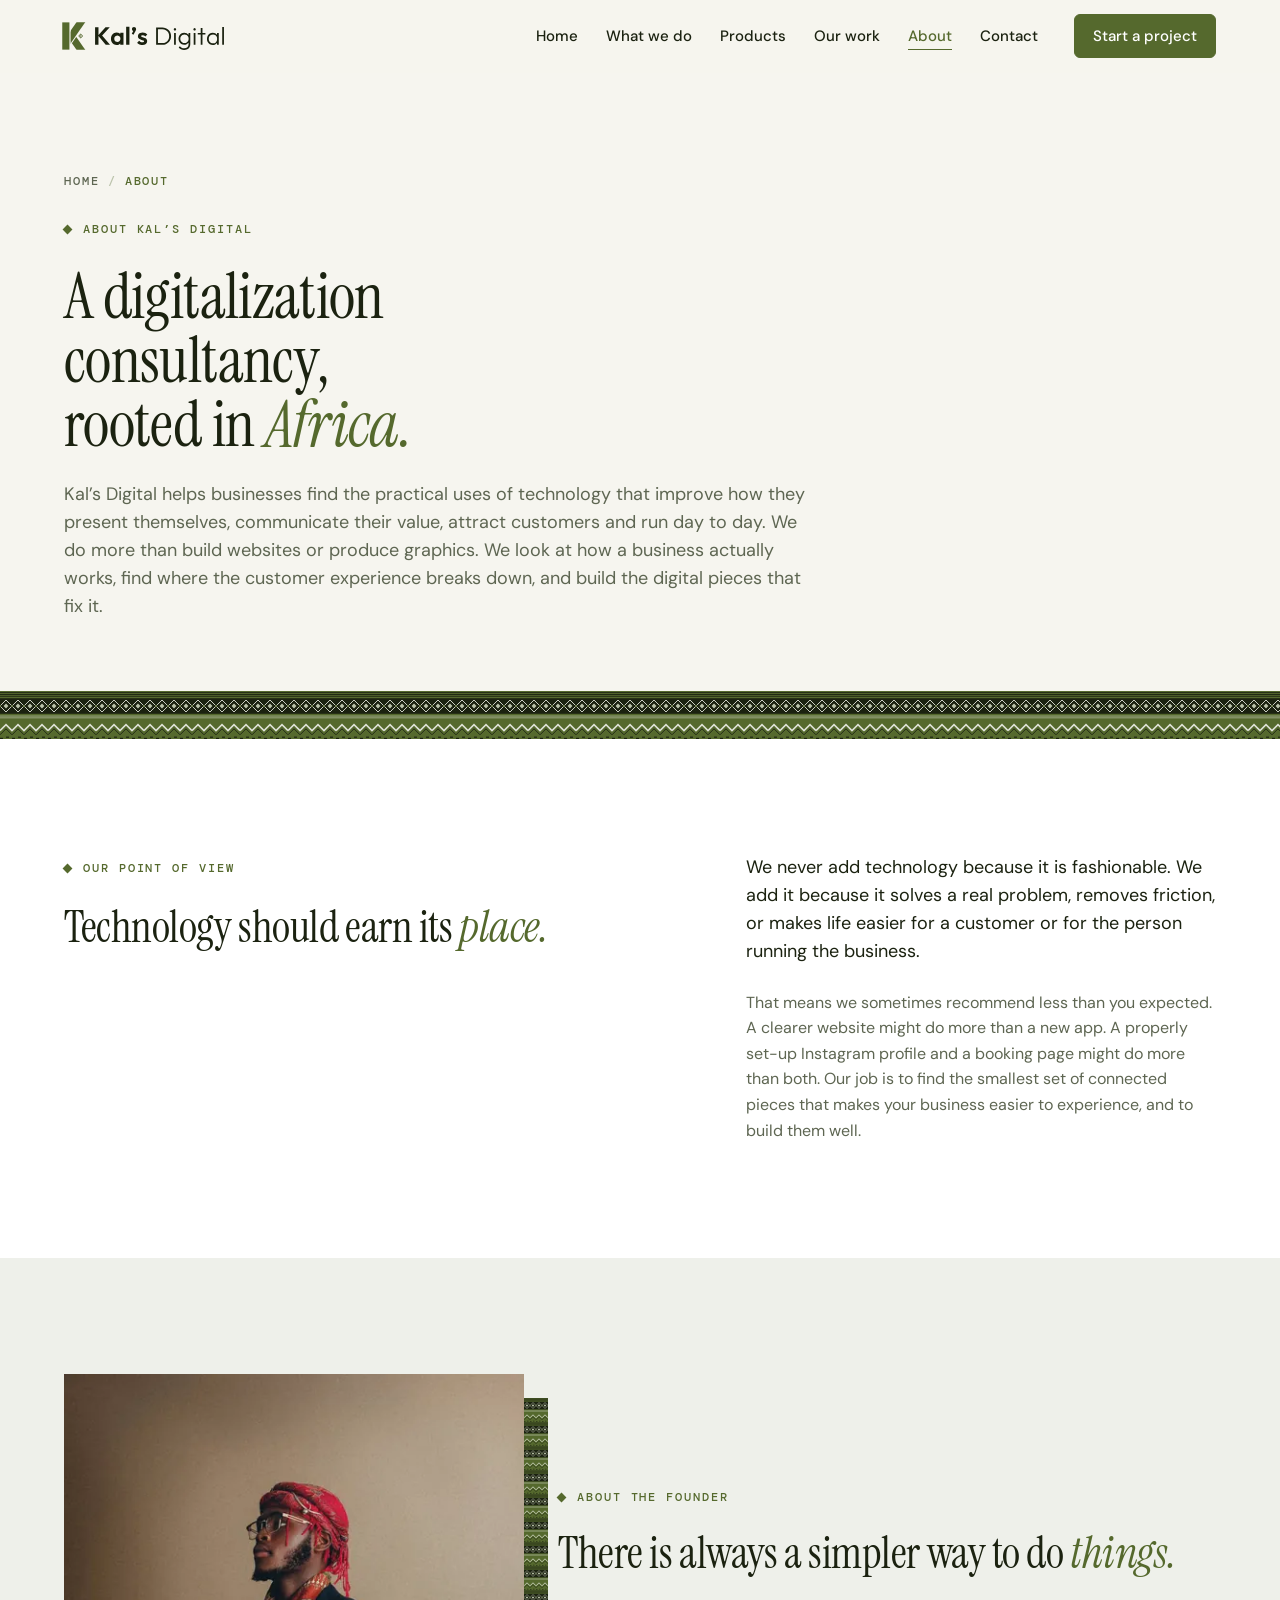
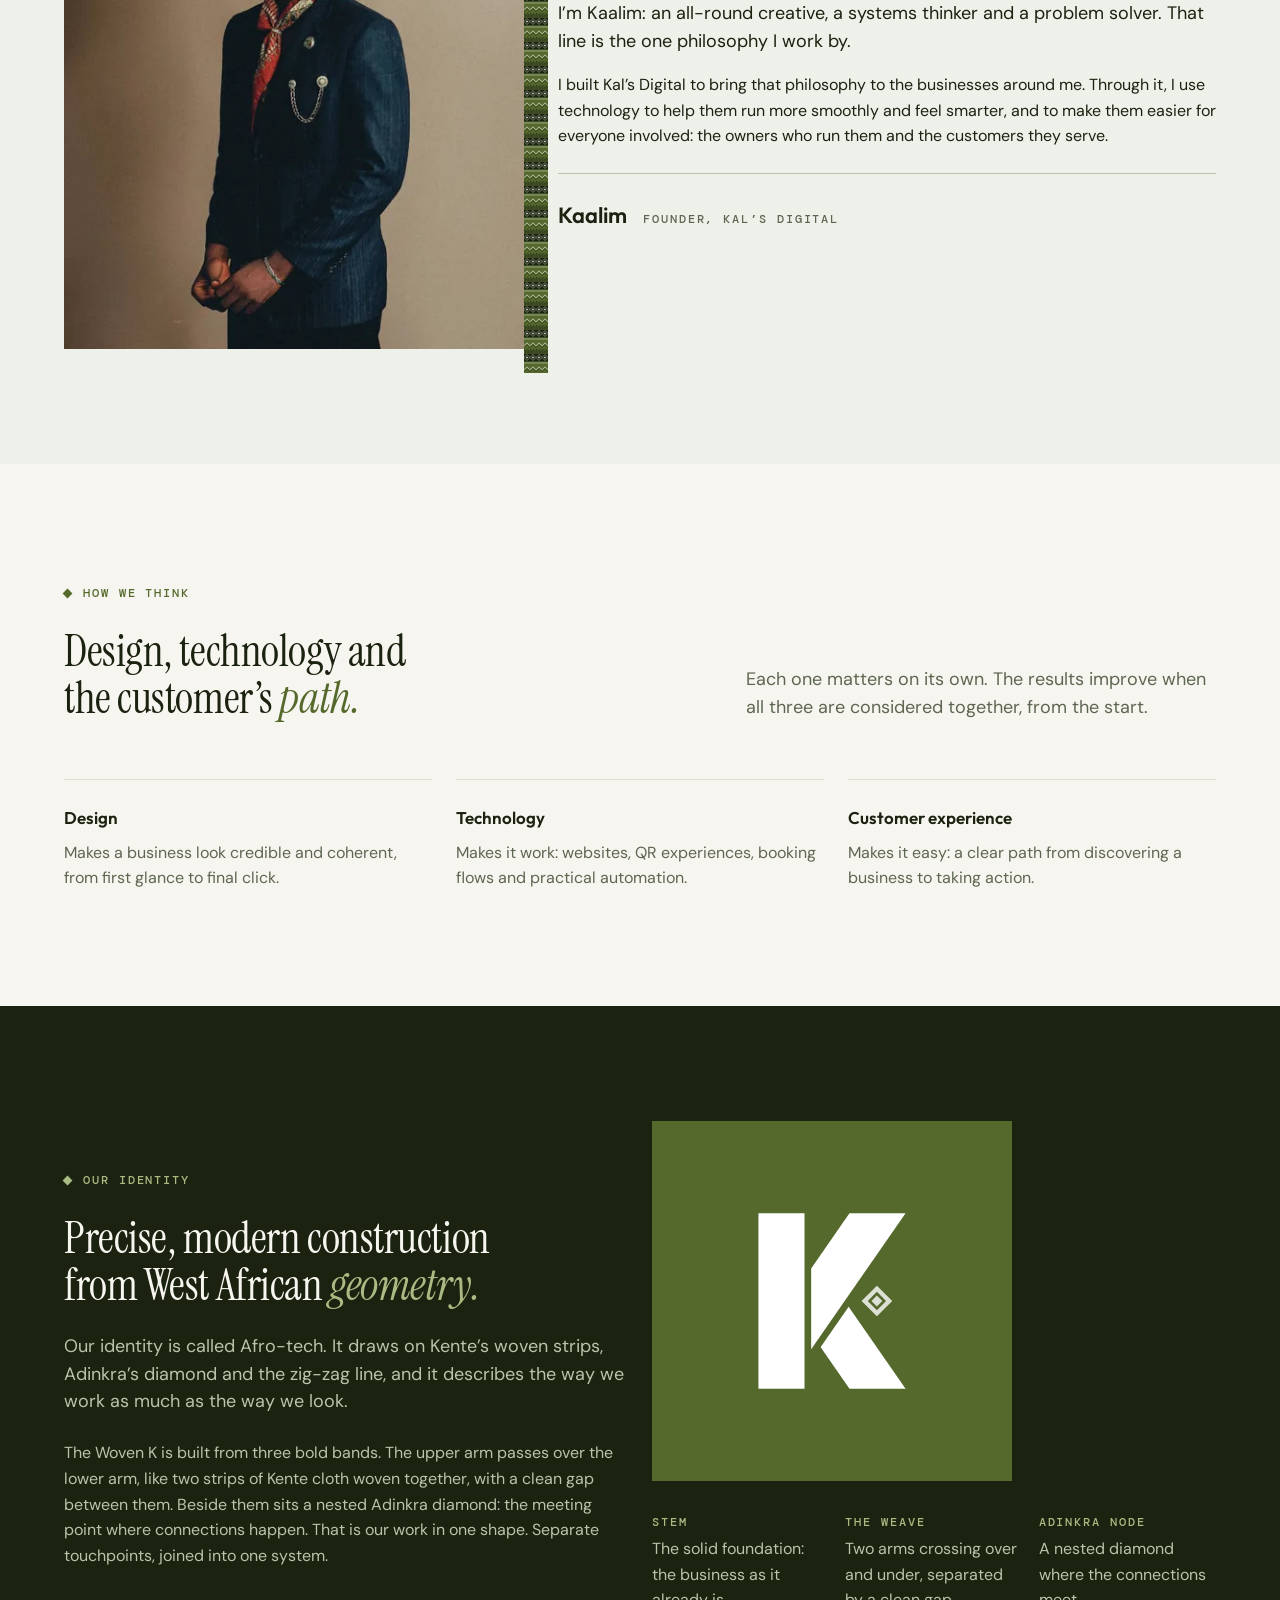
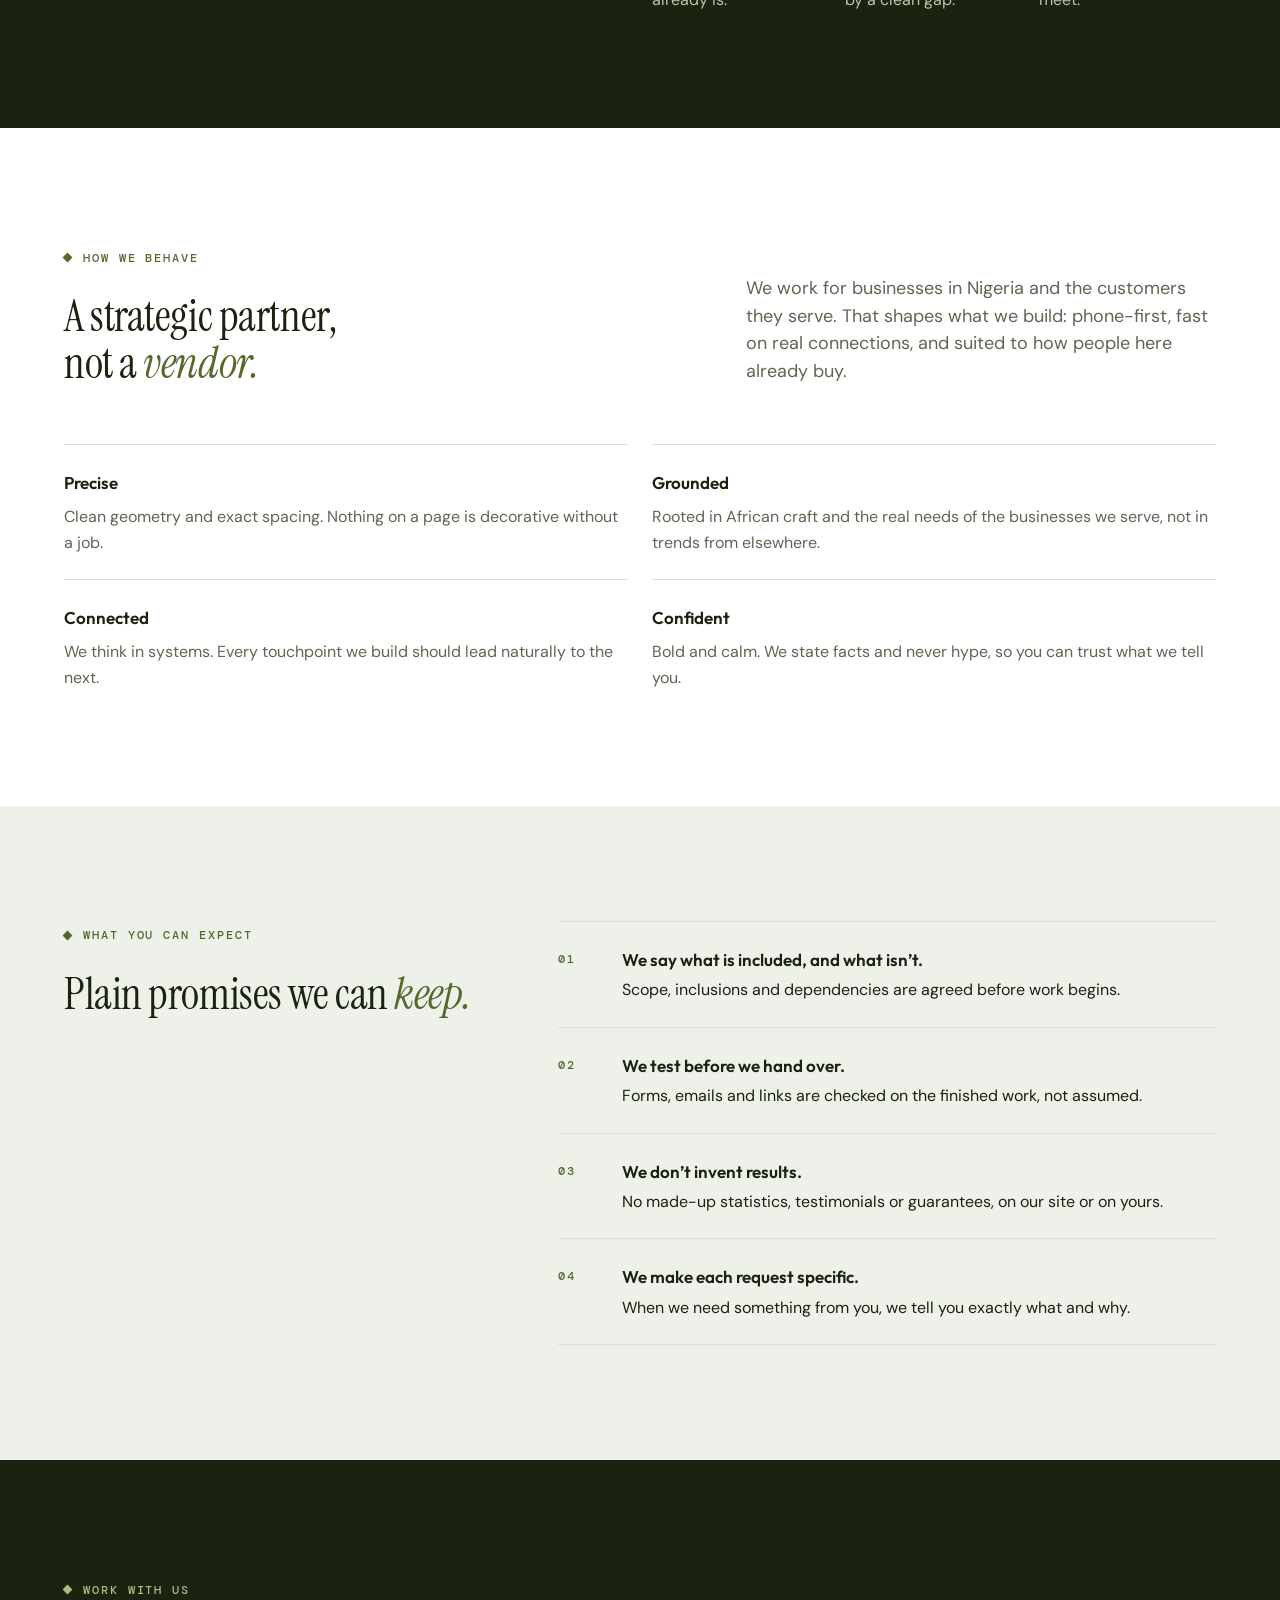
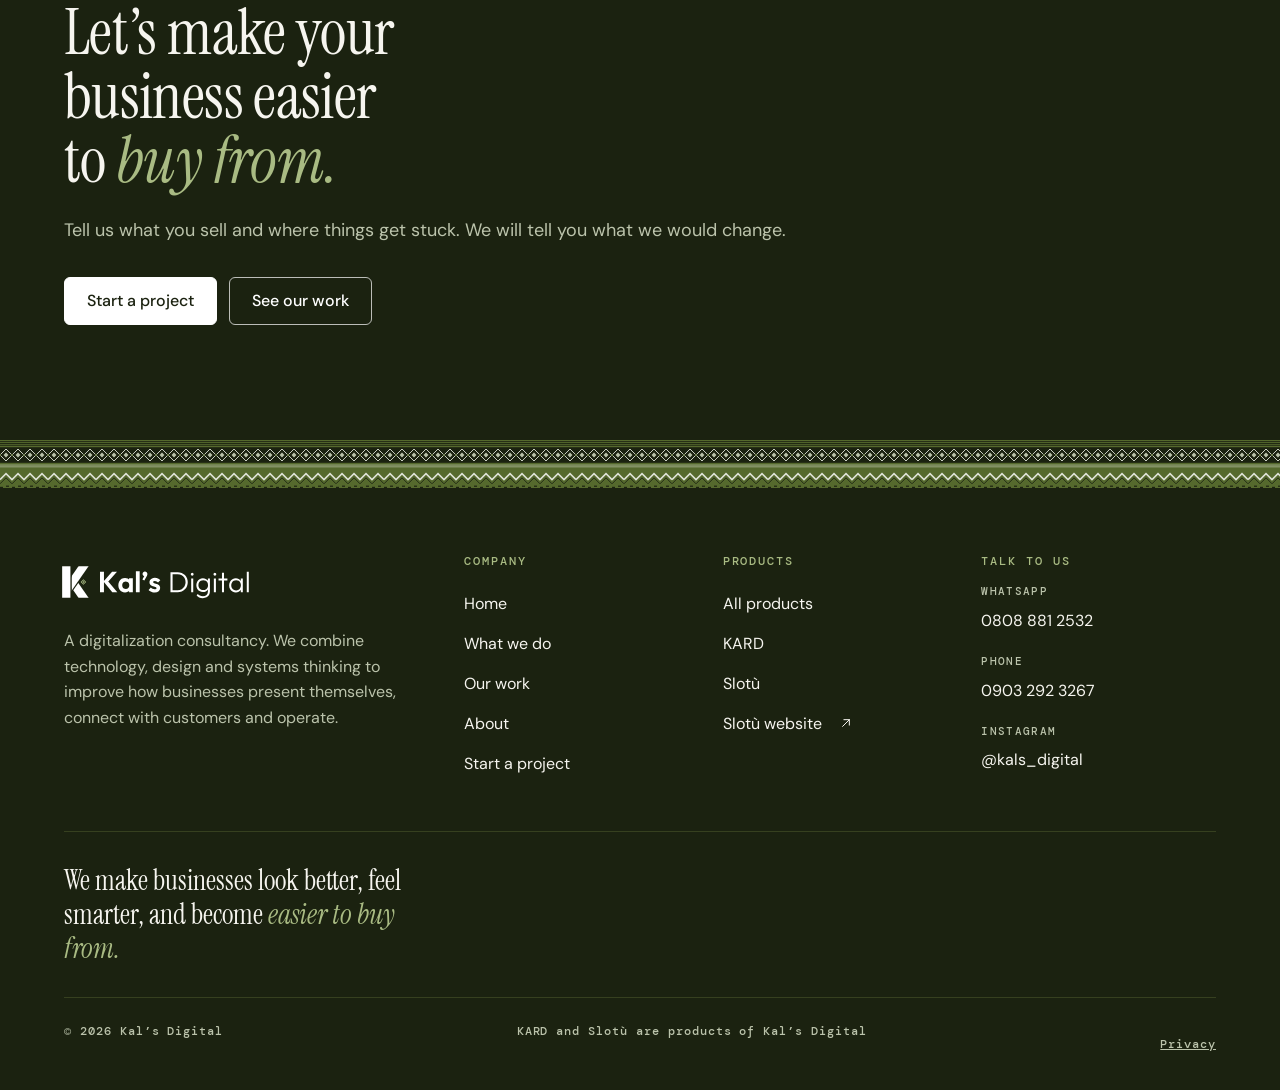
==== commit 345c97f2: "Add About the founder; tune font loading and rendering - About: founder section with Kaalim's portra" ====
--- a/about/index.html
+++ b/about/index.html
@@ -24,8 +24,12 @@
 <link rel="apple-touch-icon" href="/assets/brand/apple-touch-icon-180.png">
 <link rel="manifest" href="/site.webmanifest">
 <link rel="preload" href="/assets/fonts/instrument-serif-latin-400-normal.woff2" as="font" type="font/woff2" crossorigin>
+<link rel="preload" href="/assets/fonts/instrument-serif-latin-400-italic.woff2" as="font" type="font/woff2" crossorigin>
 <link rel="preload" href="/assets/fonts/dm-sans-latin-400-normal.woff2" as="font" type="font/woff2" crossorigin>
-<link rel="stylesheet" href="/assets/css/site.css?v=5ed2596237">
+<link rel="preload" href="/assets/fonts/dm-sans-latin-500-normal.woff2" as="font" type="font/woff2" crossorigin>
+<link rel="preload" href="/assets/fonts/outfit-latin-600-normal.woff2" as="font" type="font/woff2" crossorigin>
+<link rel="preload" href="/assets/fonts/dm-mono-latin-500-normal.woff2" as="font" type="font/woff2" crossorigin>
+<link rel="stylesheet" href="/assets/css/site.css?v=3387cb964b">
 <script src="/assets/js/site.js?v=5737d3ded0" defer></script>
 <!-- /build:head --></head>
 <body>
@@ -122,7 +126,26 @@
         <div class="stack">
           <p class="lead">We never add technology because it is fashionable. We add it because it solves a real problem, removes friction, or makes life easier for a customer or for the person running the business.</p>
           <p class="muted">That means we sometimes recommend less than you expected. A clearer website might do more than a new app. A properly set-up Instagram profile and a booking page might do more than both. Our job is to find the smallest set of connected pieces that makes your business easier to experience, and to build them well.</p>
-          <p class="founder-line"><span class="label label--plain">Founder</span> Kal’s Digital was founded by Malik Adelu.</p>
+        </div>
+      </div>
+    </div>
+  </section>
+
+  <!-- About the founder -->
+  <section class="section section--mist" id="founder" aria-labelledby="founder-title">
+    <div class="container">
+      <div class="founder">
+        <figure class="founder-photo">
+          <img src="/assets/about/kaalim-founder-480.webp" srcset="/assets/about/kaalim-founder-480.webp 480w, /assets/about/kaalim-founder-960.webp 960w" sizes="(min-width: 1024px) 440px, (min-width: 640px) 60vw, 100vw" width="960" height="1200" loading="lazy" decoding="async" alt="Kaalim, founder of Kal’s Digital, in a navy pinstripe suit with a red patterned head wrap and scarf and gold-rimmed glasses, against a warm beige backdrop.">
+        </figure>
+        <div class="founder-copy">
+          <p class="label">About the founder</p>
+          <h2 class="display-l" id="founder-title">There is always a simpler way to do <em>things.</em></h2>
+          <div class="founder-text">
+            <p class="lead">I’m Kaalim: an all-round creative, a systems thinker and a problem solver. That line is the one philosophy I work by.</p>
+            <p>I built Kal’s Digital to bring that philosophy to the businesses around me. Through it, I use technology to help them run more smoothly and feel smarter, and to make them easier for everyone involved: the owners who run them and the customers they serve.</p>
+          </div>
+          <p class="founder-sign"><span class="founder-name">Kaalim</span><span class="founder-role">Founder, Kal’s Digital</span></p>
         </div>
       </div>
     </div>
--- a/assets/css/site.css
+++ b/assets/css/site.css
@@ -5,15 +5,15 @@
    spacing values below come from those documents; do not add other hues.
    ========================================================================== */
 
-/* ---------- Fonts (self-hosted, SIL Open Font License; see assets/fonts/NOTICE.txt) ---------- */
-
-@font-face { font-family: "Outfit"; font-style: normal; font-weight: 300; font-display: swap; src: url("/assets/fonts/outfit-latin-300-normal.woff2") format("woff2"); }
+/* ---------- Fonts (self-hosted, SIL Open Font License; see assets/fonts/NOTICE.txt) ----------
+   DM Mono is loaded in Medium only, as the guidelines specify; any mono text resolves to 500.
+   Outfit Light is used only inside the logo artwork, which is an image. */
+
 @font-face { font-family: "Outfit"; font-style: normal; font-weight: 600; font-display: swap; src: url("/assets/fonts/outfit-latin-600-normal.woff2") format("woff2"); }
 @font-face { font-family: "Instrument Serif"; font-style: normal; font-weight: 400; font-display: swap; src: url("/assets/fonts/instrument-serif-latin-400-normal.woff2") format("woff2"); }
 @font-face { font-family: "Instrument Serif"; font-style: italic; font-weight: 400; font-display: swap; src: url("/assets/fonts/instrument-serif-latin-400-italic.woff2") format("woff2"); }
 @font-face { font-family: "DM Sans"; font-style: normal; font-weight: 400; font-display: swap; src: url("/assets/fonts/dm-sans-latin-400-normal.woff2") format("woff2"); }
 @font-face { font-family: "DM Sans"; font-style: normal; font-weight: 500; font-display: swap; src: url("/assets/fonts/dm-sans-latin-500-normal.woff2") format("woff2"); }
-@font-face { font-family: "DM Mono"; font-style: normal; font-weight: 400; font-display: swap; src: url("/assets/fonts/dm-mono-latin-400-normal.woff2") format("woff2"); }
 @font-face { font-family: "DM Mono"; font-style: normal; font-weight: 500; font-display: swap; src: url("/assets/fonts/dm-mono-latin-500-normal.woff2") format("woff2"); }
 
 /* ---------- Design tokens ---------- */
@@ -1054,9 +1054,10 @@
 .reveal-armed[data-reveal-delay="3"] { transition-delay: 0.24s; }
 
 /* ---------- Rendering performance ----------
-   Sections after the first are laid out only when they come near the screen. */
-
-main > section ~ section, main > div ~ section { content-visibility: auto; contain-intrinsic-size: auto 900px; }
+   The home page is long: its later sections are laid out only as they approach the screen.
+   Kept to the home page, where it measurably cut main-thread work. */
+
+.page-home > section ~ section { content-visibility: auto; contain-intrinsic-size: auto 1000px; }
 
 /* ---------- Touch and motion preferences ---------- */
 
@@ -1148,6 +1149,11 @@
 @media (min-width: 1024px) { .variant-body { grid-template-columns: 1fr 1fr; } }
 .mini-head { font-family: var(--font-mono); font-weight: 500; font-size: var(--fs-label); letter-spacing: var(--tracking-label); text-transform: uppercase; color: var(--kd-ink-muted); margin-bottom: var(--space-4); }
 .variant .note { max-width: 80ch; }
+.price-card { display: grid; gap: var(--space-4) var(--space-8); align-items: center; padding: var(--space-6); background: var(--kd-olive-mist); border-left: 3px solid var(--kd-olive); }
+@media (min-width: 900px) { .price-card { grid-template-columns: auto 1fr auto; } }
+.price-card .label { color: var(--kd-ink-muted); }
+.price { font-family: var(--font-logo); font-weight: 600; font-size: clamp(2rem, 1.6rem + 1.4vw, 2.75rem); line-height: 1; letter-spacing: -0.01em; color: var(--kd-ink); margin-top: var(--space-2); }
+.price-card-text { max-width: 46ch; }
 
 .kard-sites { list-style: none; margin: 0; padding: 0; display: grid; grid-template-columns: repeat(2, minmax(0, 1fr)); gap: var(--space-12) var(--grid-gap); }
 @media (min-width: 900px) { .kard-sites { grid-template-columns: repeat(4, minmax(0, 1fr)); } }
@@ -1185,7 +1191,18 @@
 @media (min-width: 640px) { .k-parts { grid-template-columns: repeat(3, 1fr); } }
 .promise-list li { grid-template-columns: 48px 1fr; padding-block: var(--space-6); }
 .promise-list strong { display: block; font-family: var(--font-logo); font-weight: 600; font-size: var(--fs-heading-m); margin-bottom: var(--space-1); }
-.founder-line { display: flex; flex-wrap: wrap; gap: var(--space-3); align-items: baseline; padding-top: var(--space-6); border-top: 1px solid var(--kd-line); font-family: var(--font-logo); font-weight: 600; }
+.founder { display: grid; gap: var(--space-12) var(--grid-gap); align-items: center; }
+@media (min-width: 900px) { .founder { grid-template-columns: 5fr 7fr; } }
+.founder-photo { position: relative; isolation: isolate; margin: 0; max-width: 460px; width: 100%; }
+.founder-photo img { width: 100%; height: auto; aspect-ratio: 4 / 5; object-fit: cover; }
+/* Kal’s Weave as an edge strip beside the portrait, never over it */
+.founder-photo::after { content: ""; position: absolute; top: var(--space-6); bottom: calc(-1 * var(--space-6)); right: calc(-1 * var(--space-6)); width: var(--space-6); background: var(--weave-tile) repeat-y center top / 100% auto; z-index: -1; }
+@media (max-width: 899px) { .founder-photo { margin-inline: auto; max-width: 400px; } .founder-photo::after { right: calc(-1 * var(--space-4)); width: var(--space-4); } }
+.founder-copy { display: grid; gap: var(--space-6); max-width: 60ch; }
+.founder-text { display: grid; gap: var(--space-4); }
+.founder-sign { display: flex; flex-wrap: wrap; align-items: baseline; gap: var(--space-2) var(--space-4); padding-top: var(--space-6); border-top: 1px solid var(--kd-olive-light); }
+.founder-name { font-family: var(--font-logo); font-weight: 600; font-size: var(--fs-heading-l); }
+.founder-role { font-family: var(--font-mono); font-weight: 500; font-size: var(--fs-label); letter-spacing: var(--tracking-label); text-transform: uppercase; color: var(--kd-ink-muted); }
 
 /* ---------- Contact ---------- */
 
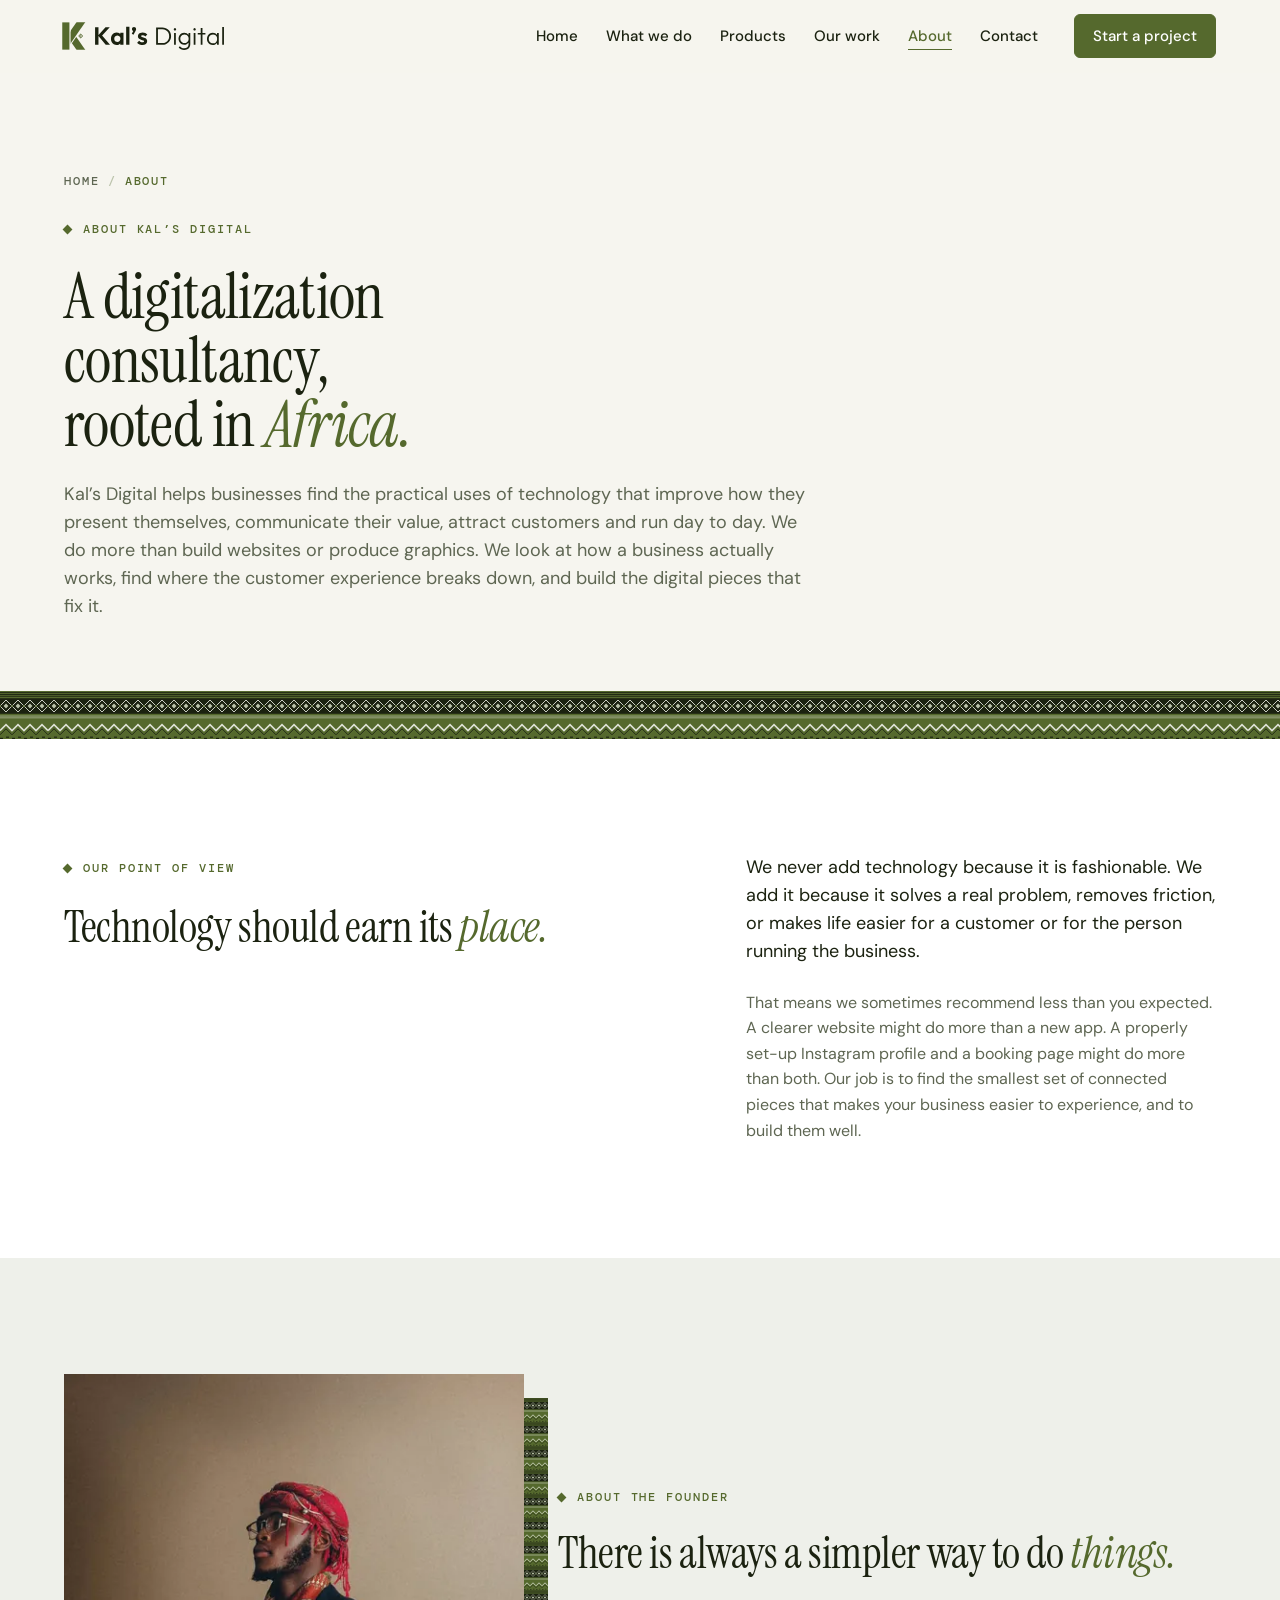
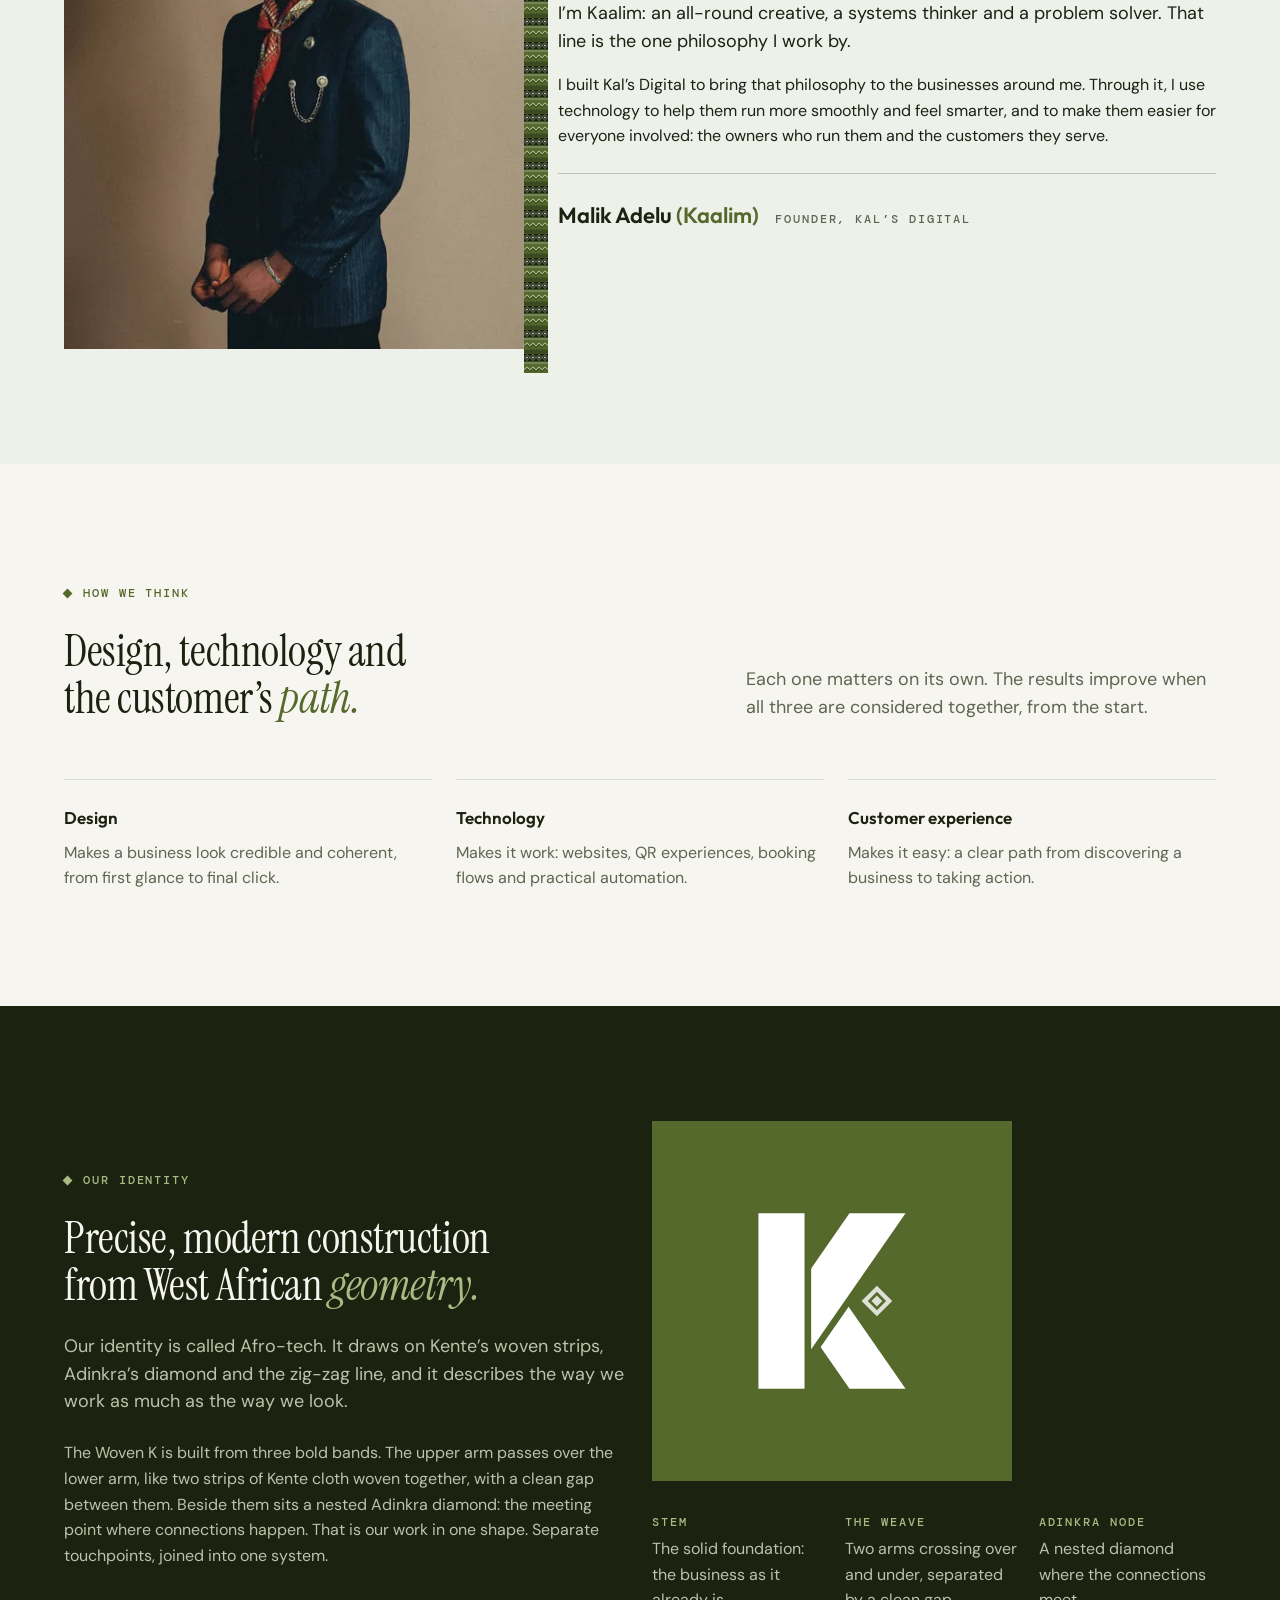
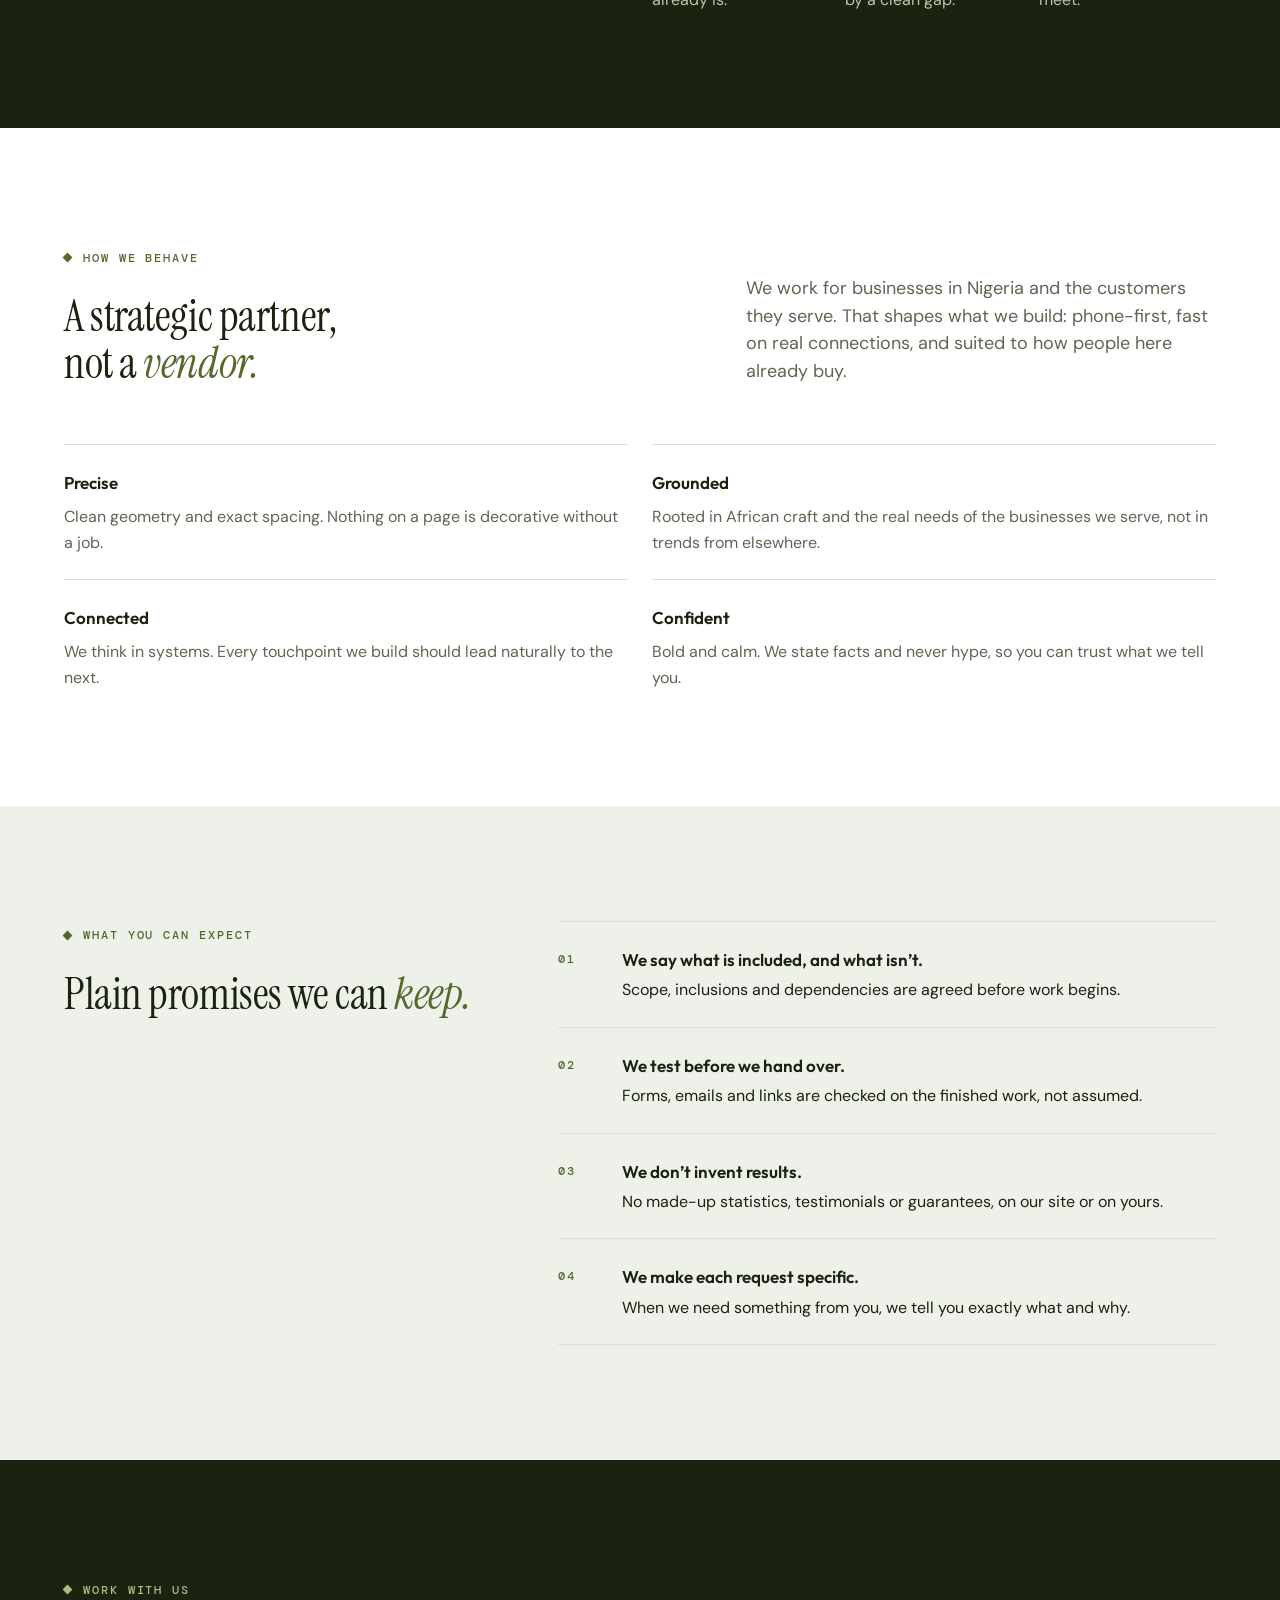
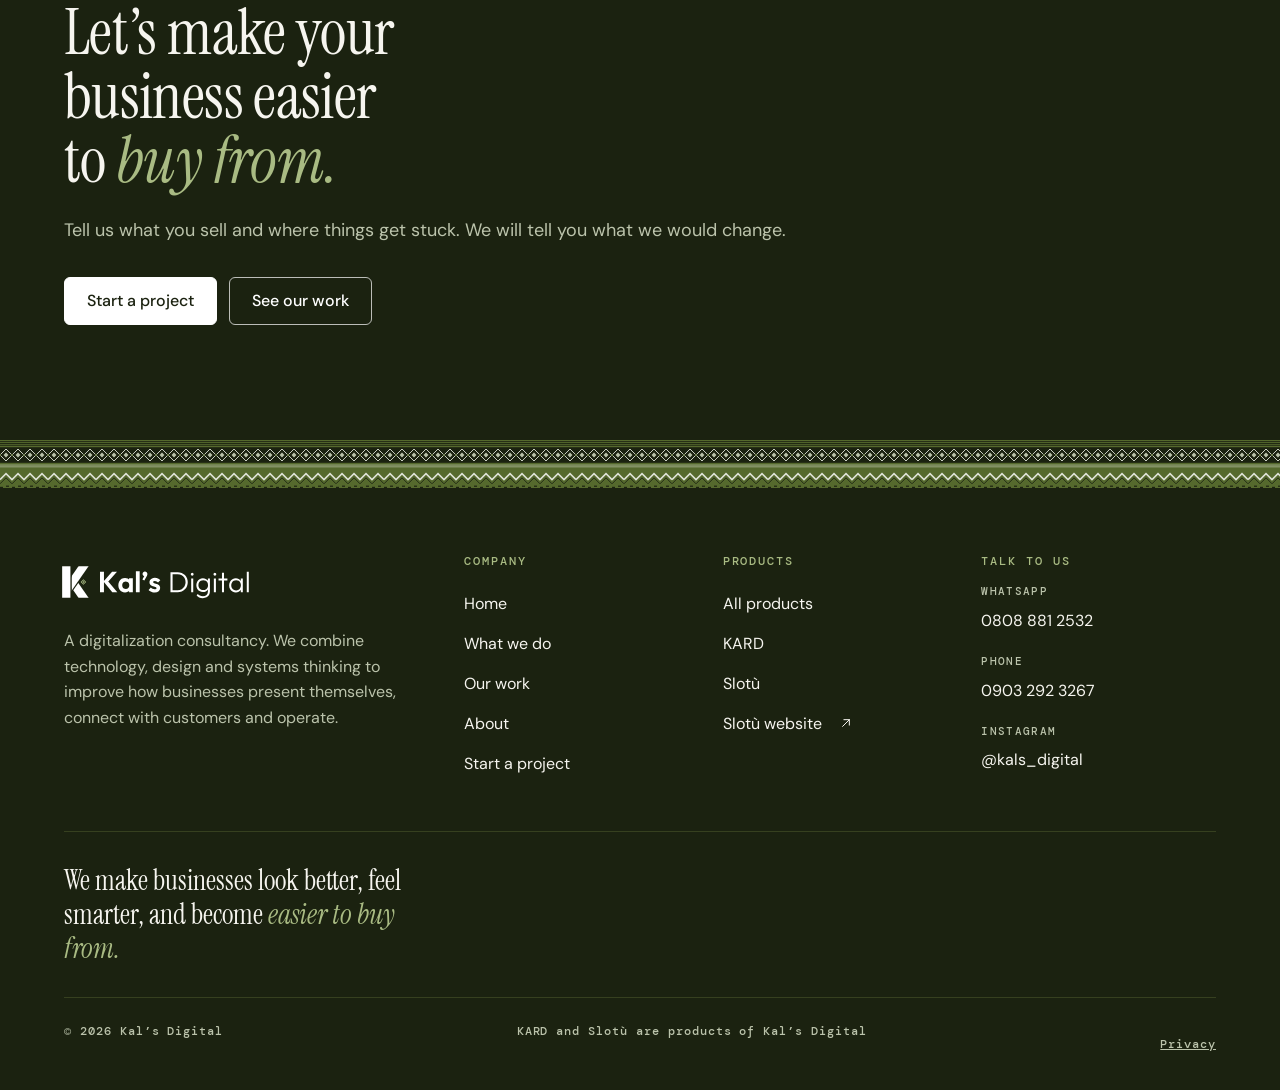
==== commit b52260da: "Show the founder's full name: Malik Adelu (Kaalim) Sign-off, portrait alt text and structured data (" ====
--- a/about/index.html
+++ b/about/index.html
@@ -29,7 +29,7 @@
 <link rel="preload" href="/assets/fonts/dm-sans-latin-500-normal.woff2" as="font" type="font/woff2" crossorigin>
 <link rel="preload" href="/assets/fonts/outfit-latin-600-normal.woff2" as="font" type="font/woff2" crossorigin>
 <link rel="preload" href="/assets/fonts/dm-mono-latin-500-normal.woff2" as="font" type="font/woff2" crossorigin>
-<link rel="stylesheet" href="/assets/css/site.css?v=3387cb964b">
+<link rel="stylesheet" href="/assets/css/site.css?v=b7db610e34">
 <script src="/assets/js/site.js?v=5737d3ded0" defer></script>
 <!-- /build:head --></head>
 <body>
@@ -136,7 +136,7 @@
     <div class="container">
       <div class="founder">
         <figure class="founder-photo">
-          <img src="/assets/about/kaalim-founder-480.webp" srcset="/assets/about/kaalim-founder-480.webp 480w, /assets/about/kaalim-founder-960.webp 960w" sizes="(min-width: 1024px) 440px, (min-width: 640px) 60vw, 100vw" width="960" height="1200" loading="lazy" decoding="async" alt="Kaalim, founder of Kal’s Digital, in a navy pinstripe suit with a red patterned head wrap and scarf and gold-rimmed glasses, against a warm beige backdrop.">
+          <img src="/assets/about/kaalim-founder-480.webp" srcset="/assets/about/kaalim-founder-480.webp 480w, /assets/about/kaalim-founder-960.webp 960w" sizes="(min-width: 1024px) 440px, (min-width: 640px) 60vw, 100vw" width="960" height="1200" loading="lazy" decoding="async" alt="Malik Adelu, known as Kaalim, founder of Kal’s Digital, in a navy pinstripe suit with a red patterned head wrap and scarf and gold-rimmed glasses, against a warm beige backdrop.">
         </figure>
         <div class="founder-copy">
           <p class="label">About the founder</p>
@@ -145,7 +145,7 @@
             <p class="lead">I’m Kaalim: an all-round creative, a systems thinker and a problem solver. That line is the one philosophy I work by.</p>
             <p>I built Kal’s Digital to bring that philosophy to the businesses around me. Through it, I use technology to help them run more smoothly and feel smarter, and to make them easier for everyone involved: the owners who run them and the customers they serve.</p>
           </div>
-          <p class="founder-sign"><span class="founder-name">Kaalim</span><span class="founder-role">Founder, Kal’s Digital</span></p>
+          <p class="founder-sign"><span class="founder-name">Malik Adelu <span class="founder-aka">(Kaalim)</span></span><span class="founder-role">Founder, Kal’s Digital</span></p>
         </div>
       </div>
     </div>
--- a/assets/css/site.css
+++ b/assets/css/site.css
@@ -1202,6 +1202,7 @@
 .founder-text { display: grid; gap: var(--space-4); }
 .founder-sign { display: flex; flex-wrap: wrap; align-items: baseline; gap: var(--space-2) var(--space-4); padding-top: var(--space-6); border-top: 1px solid var(--kd-olive-light); }
 .founder-name { font-family: var(--font-logo); font-weight: 600; font-size: var(--fs-heading-l); }
+.founder-aka { color: var(--kd-olive); }
 .founder-role { font-family: var(--font-mono); font-weight: 500; font-size: var(--fs-label); letter-spacing: var(--tracking-label); text-transform: uppercase; color: var(--kd-ink-muted); }
 
 /* ---------- Contact ---------- */
